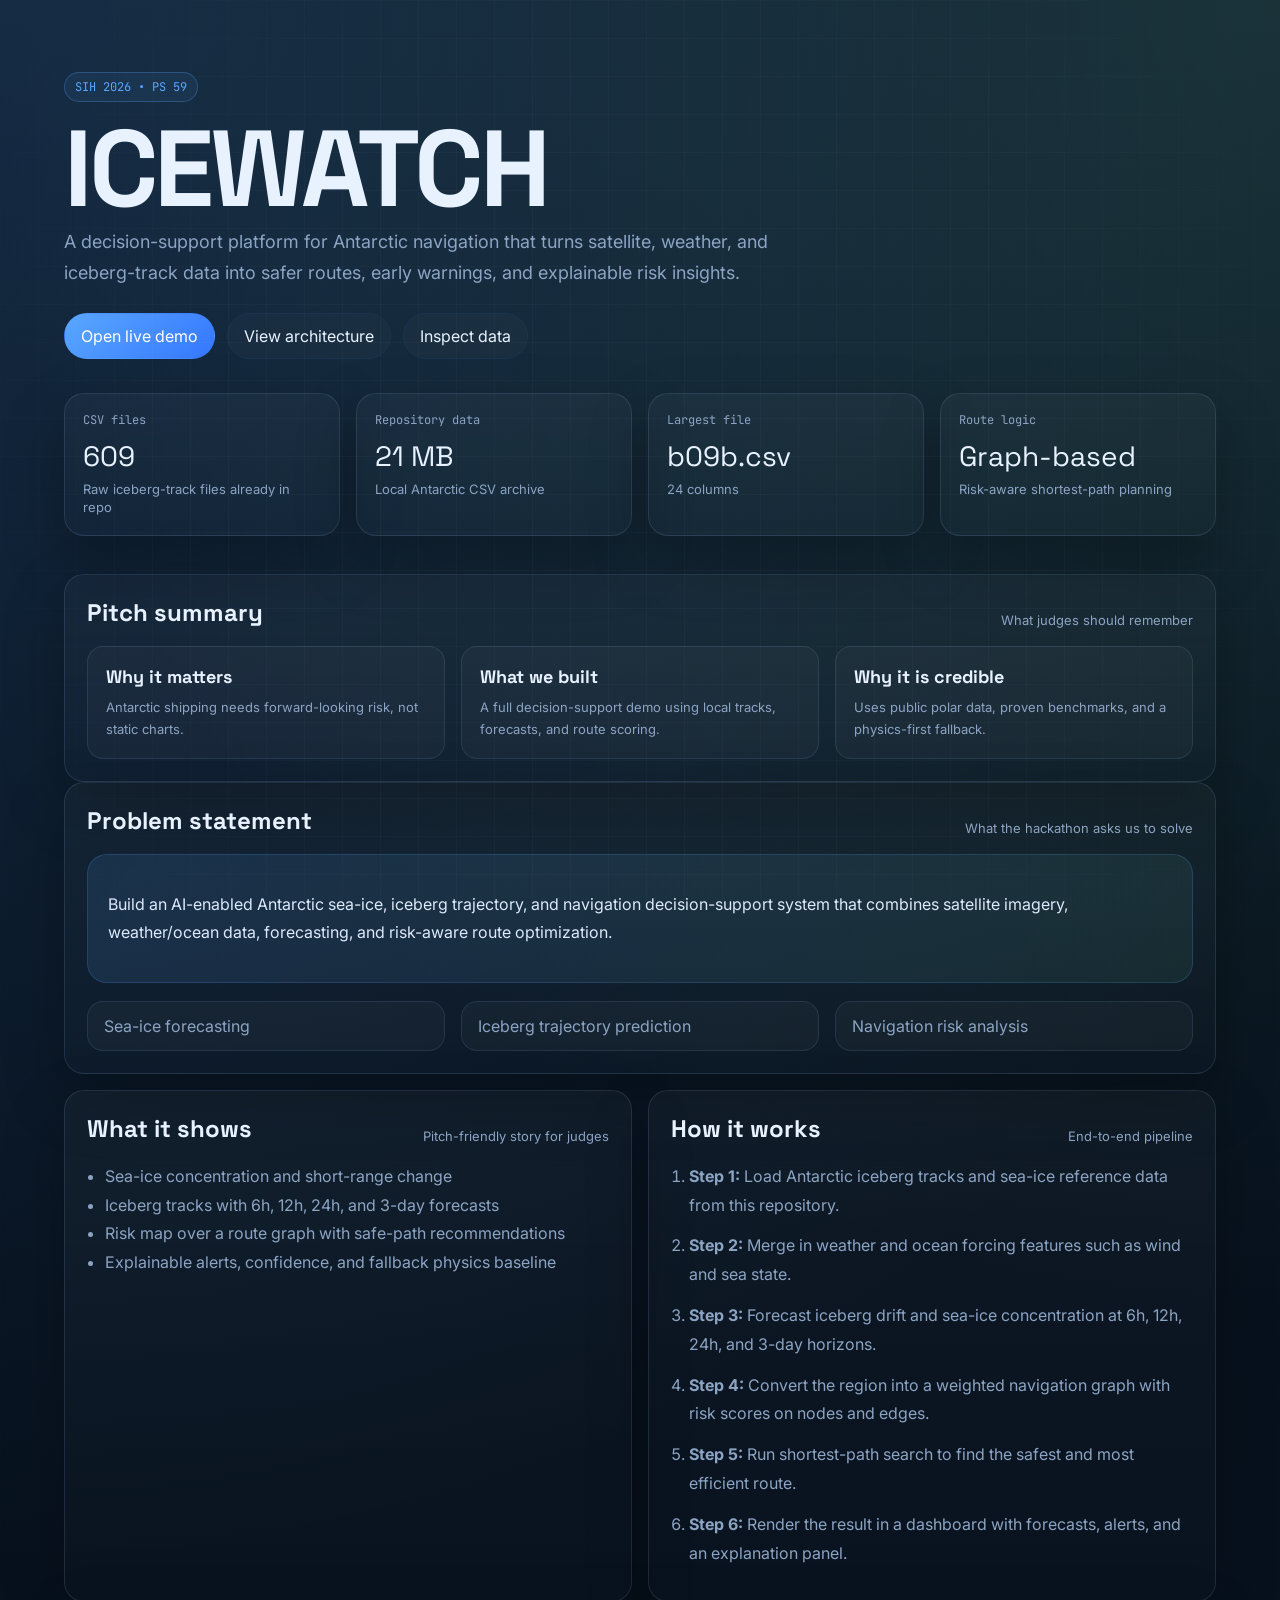
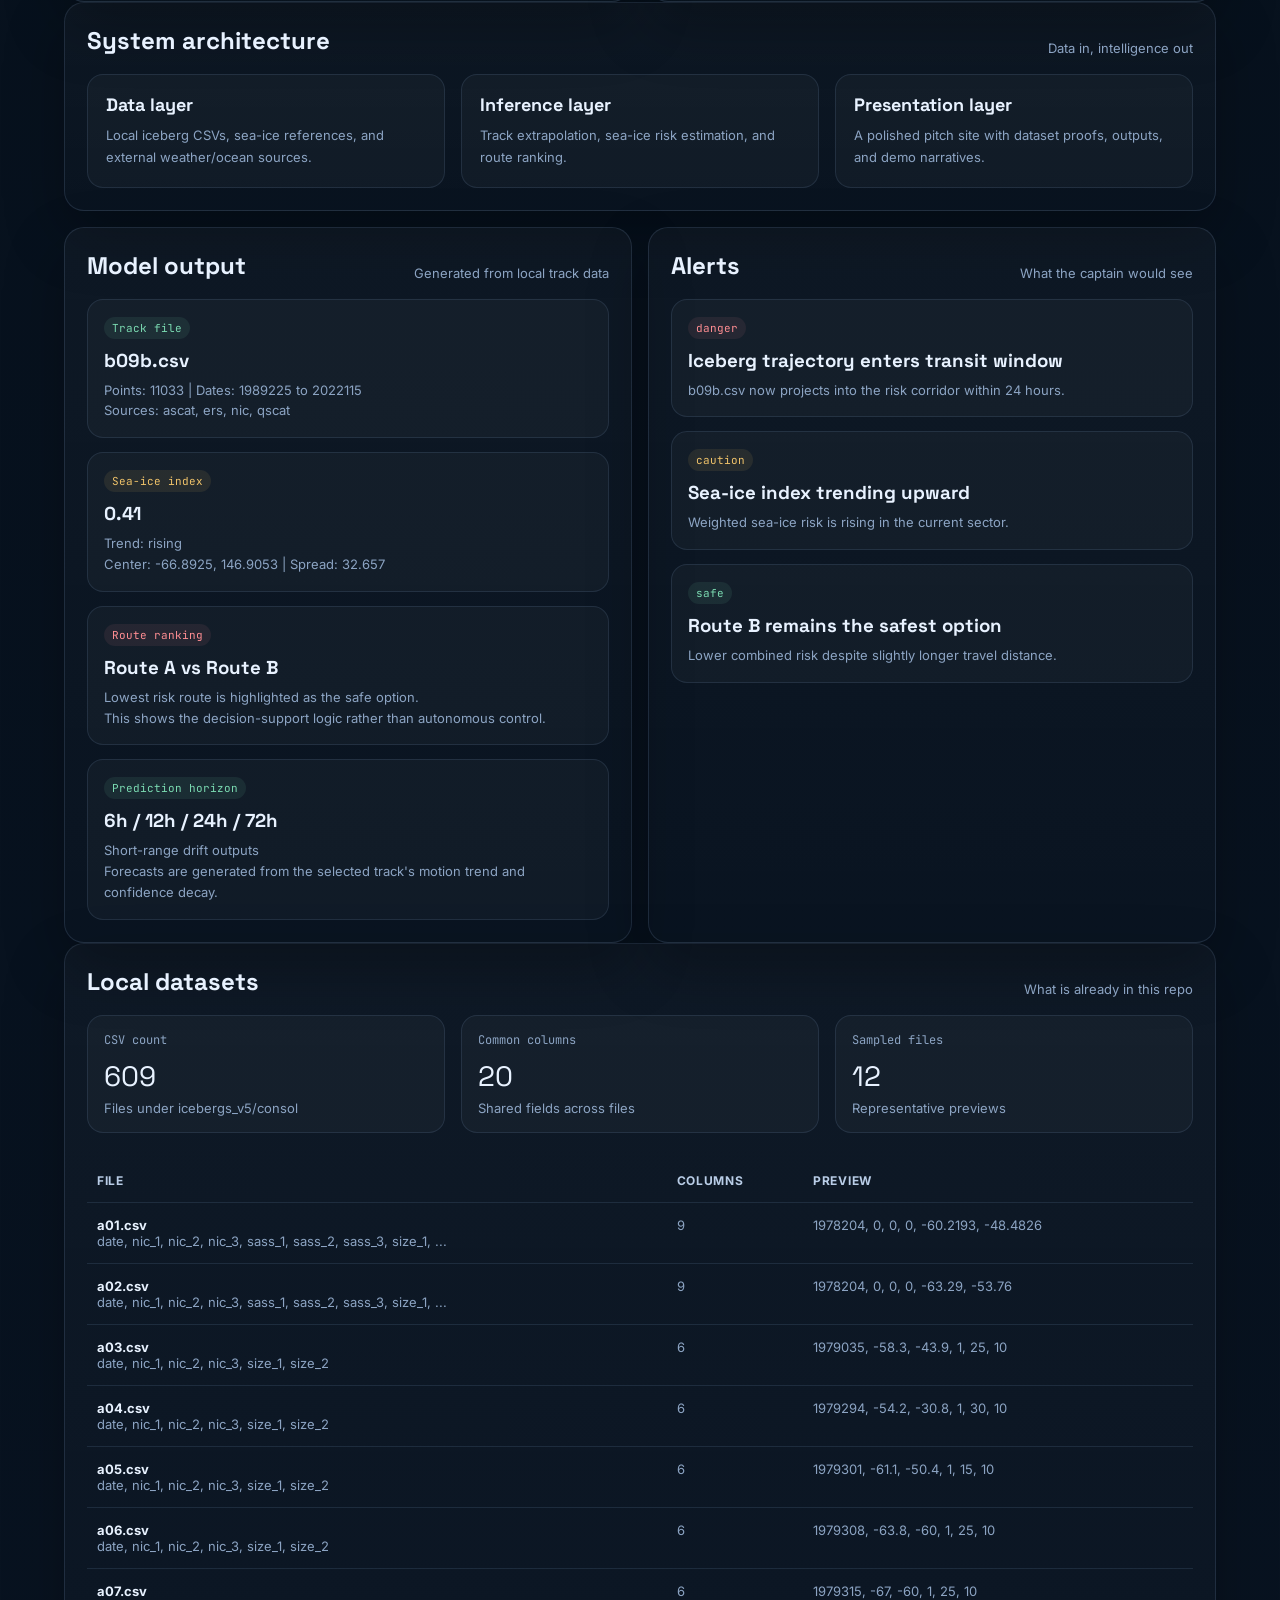
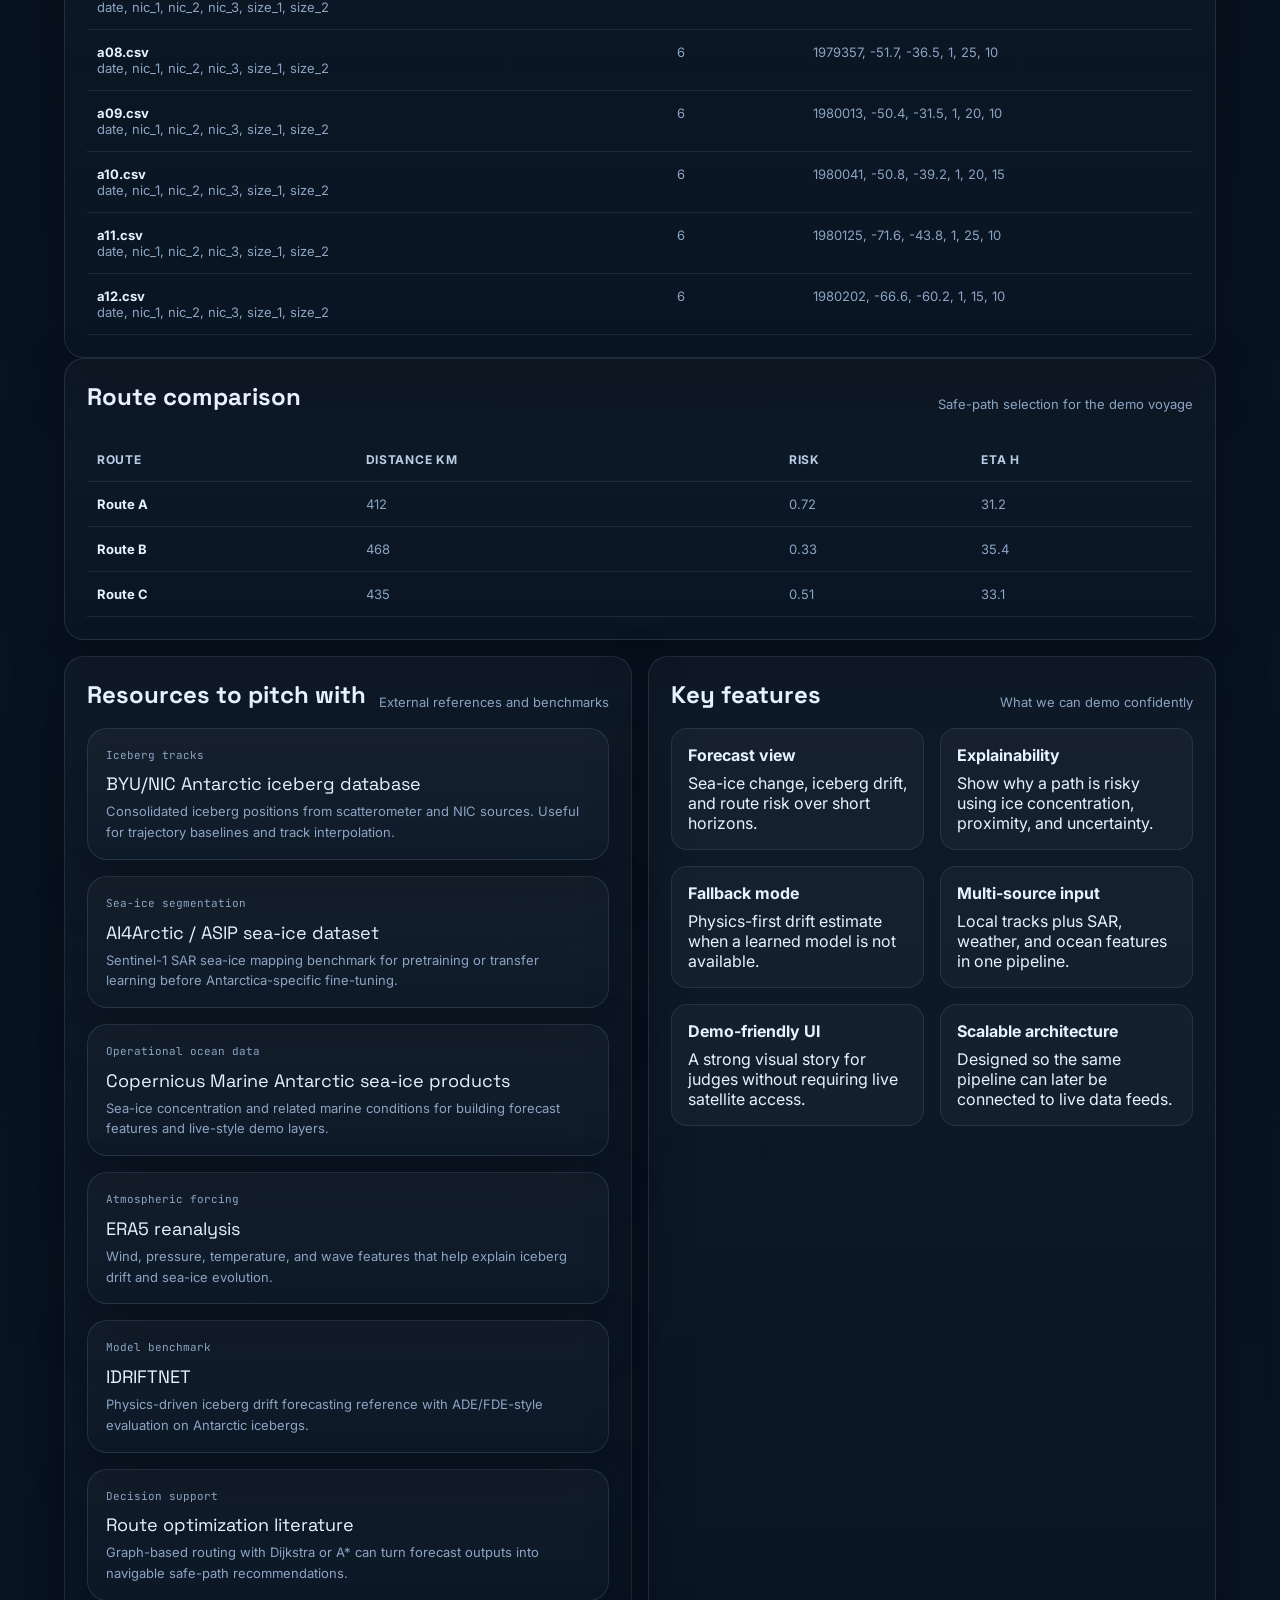
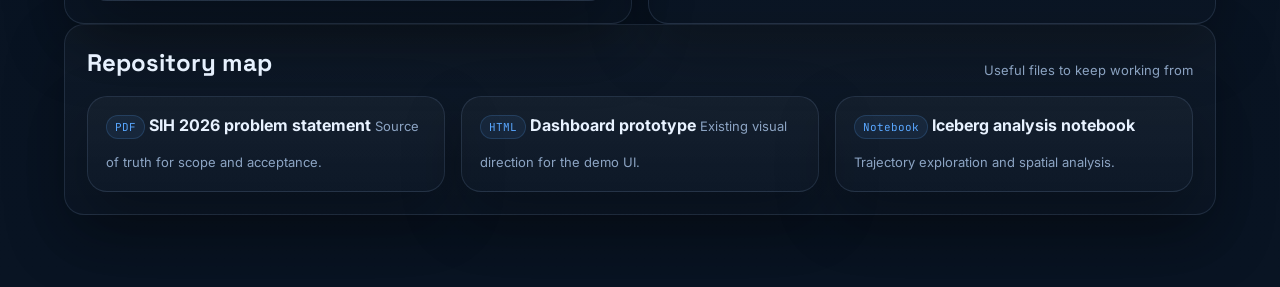
==== site/index.html @ ae85da8e "Polish demo site and add Vercel setup" ====
<!DOCTYPE html>
<html lang="en">
<head>
  <meta charset="UTF-8" />
  <meta name="viewport" content="width=device-width, initial-scale=1.0" />
  <title>ICEWATCH Demo Site</title>
  <link rel="preconnect" href="https://fonts.googleapis.com">
  <link rel="preconnect" href="https://fonts.gstatic.com" crossorigin>
  <link href="https://fonts.googleapis.com/css2?family=Space+Grotesk:wght@500;600;700&family=Inter:wght@400;500;600&family=JetBrains+Mono:wght@400;500&display=swap" rel="stylesheet">
  <link rel="stylesheet" href="./styles.css" />
</head>
<body>
  <div class="backdrop"></div>
  <header class="hero">
    <div class="eyebrow">SIH 2026 • PS 59</div>
    <h1>ICEWATCH</h1>
    <p class="hero-copy">
      A decision-support platform for Antarctic navigation that turns satellite, weather, and iceberg-track data into safer routes, early warnings, and explainable risk insights.
    </p>
    <div class="hero-actions">
      <a href="#demoSection" class="btn primary">Open live demo</a>
      <a href="#architecture" class="btn">View architecture</a>
      <a href="#datasets" class="btn">Inspect data</a>
    </div>
    <div class="hero-stats" id="heroStats"></div>
  </header>

  <main class="shell">
    <section class="panel" id="pitch">
      <div class="panel-head">
        <h2>Pitch summary</h2>
        <p>What judges should remember</p>
      </div>
      <div class="pitch-grid" id="pitchGrid"></div>
    </section>

    <section class="panel" id="problem">
      <div class="panel-head">
        <h2>Problem statement</h2>
        <p>What the hackathon asks us to solve</p>
      </div>
      <div class="callout">
        <p>
          Build an AI-enabled Antarctic sea-ice, iceberg trajectory, and navigation decision-support system that combines satellite imagery, weather/ocean data, forecasting, and risk-aware route optimization.
        </p>
      </div>
      <div class="pill-row" id="problemPills"></div>
    </section>

    <section class="grid-2">
      <article class="panel">
        <div class="panel-head">
          <h2>What it shows</h2>
          <p>Pitch-friendly story for judges</p>
        </div>
        <ul class="feature-list">
          <li>Sea-ice concentration and short-range change</li>
          <li>Iceberg tracks with 6h, 12h, 24h, and 3-day forecasts</li>
          <li>Risk map over a route graph with safe-path recommendations</li>
          <li>Explainable alerts, confidence, and fallback physics baseline</li>
        </ul>
      </article>
      <article class="panel">
        <div class="panel-head">
          <h2>How it works</h2>
          <p>End-to-end pipeline</p>
        </div>
        <ol class="workflow" id="workflow"></ol>
      </article>
    </section>

    <section class="panel" id="architecture">
      <div class="panel-head">
        <h2>System architecture</h2>
        <p>Data in, intelligence out</p>
      </div>
      <div class="arch-grid" id="archGrid"></div>
    </section>

    <section class="grid-2" id="demoSection">
      <article class="panel">
        <div class="panel-head">
          <h2>Model output</h2>
          <p>Generated from local track data</p>
        </div>
        <div class="demo-block" id="demoSummary"></div>
      </article>
      <article class="panel">
        <div class="panel-head">
          <h2>Alerts</h2>
          <p>What the captain would see</p>
        </div>
        <div class="demo-block" id="demoAlerts"></div>
      </article>
    </section>

    <section class="panel" id="datasets">
      <div class="panel-head">
        <h2>Local datasets</h2>
        <p>What is already in this repo</p>
      </div>
      <div class="metric-row" id="datasetMetrics"></div>
      <div class="table-wrap">
        <table>
          <thead>
            <tr>
              <th>File</th>
              <th>Columns</th>
              <th>Preview</th>
            </tr>
          </thead>
          <tbody id="datasetTable"></tbody>
        </table>
      </div>
    </section>

    <section class="panel" id="routes">
      <div class="panel-head">
        <h2>Route comparison</h2>
        <p>Safe-path selection for the demo voyage</p>
      </div>
      <div class="table-wrap">
        <table>
          <thead>
            <tr>
              <th>Route</th>
              <th>Distance km</th>
              <th>Risk</th>
              <th>ETA h</th>
            </tr>
          </thead>
          <tbody id="routeTable"></tbody>
        </table>
      </div>
    </section>

    <section class="grid-2">
      <article class="panel">
        <div class="panel-head">
          <h2>Resources to pitch with</h2>
          <p>External references and benchmarks</p>
        </div>
        <div class="resource-list" id="resources"></div>
      </article>
      <article class="panel">
        <div class="panel-head">
          <h2>Key features</h2>
          <p>What we can demo confidently</p>
        </div>
        <div class="feature-grid" id="featureGrid"></div>
      </article>
    </section>

    <section class="panel" id="fileMap">
      <div class="panel-head">
        <h2>Repository map</h2>
        <p>Useful files to keep working from</p>
      </div>
      <div class="file-grid">
        <a class="file-card" href="../PS.pdf">
          <span class="file-kind">PDF</span>
          <strong>SIH 2026 problem statement</strong>
          <small>Source of truth for scope and acceptance.</small>
        </a>
        <a class="file-card" href="../antarctic-nav-dashboard-redesigned.html">
          <span class="file-kind">HTML</span>
          <strong>Dashboard prototype</strong>
          <small>Existing visual direction for the demo UI.</small>
        </a>
        <a class="file-card" href="../iceberg.ipynb">
          <span class="file-kind">Notebook</span>
          <strong>Iceberg analysis notebook</strong>
          <small>Trajectory exploration and spatial analysis.</small>
        </a>
      </div>
    </section>
  </main>

  <script src="./app.js"></script>
</body>
</html>
---- site/styles.css ----
:root{
  --bg:#07111d;
  --panel:#0c1b2c;
  --panel-2:#10263d;
  --line:#1b3550;
  --text:#e8f2ff;
  --muted:#8ca4c3;
  --accent:#59a7ff;
  --accent-2:#7bdbb2;
  --warn:#f0c36a;
  --shadow:0 24px 60px rgba(0,0,0,.28);
  --radius:20px;
  --radius-sm:12px;
  --font-display:'Space Grotesk', sans-serif;
  --font-body:'Inter', sans-serif;
  --font-mono:'JetBrains Mono', monospace;
}

*{box-sizing:border-box}
html{scroll-behavior:smooth}
body{
  margin:0;
  font-family:var(--font-body);
  color:var(--text);
  background:
    radial-gradient(circle at top left, rgba(89,167,255,.18), transparent 30%),
    radial-gradient(circle at top right, rgba(123,219,178,.15), transparent 25%),
    linear-gradient(180deg, #06101b 0%, #091423 100%);
}
a{color:inherit; text-decoration:none}

.backdrop{
  position:fixed; inset:0;
  background-image: linear-gradient(rgba(255,255,255,.025) 1px, transparent 1px), linear-gradient(90deg, rgba(255,255,255,.025) 1px, transparent 1px);
  background-size: 38px 38px;
  pointer-events:none;
  mask-image: radial-gradient(circle at center, black 55%, transparent 100%);
}

.hero{
  max-width:1200px; margin:0 auto; padding:72px 24px 28px;
}
.eyebrow{
  display:inline-block; padding:6px 10px; border:1px solid rgba(89,167,255,.28);
  background:rgba(89,167,255,.08); border-radius:999px; color:var(--accent);
  font-family:var(--font-mono); font-size:12px;
}
.hero h1{
  margin:18px 0 8px; font-family:var(--font-display); font-size:clamp(56px, 9vw, 108px); line-height:.92;
  letter-spacing:-.04em;
}
.hero-copy{
  max-width:760px; font-size:18px; line-height:1.7; color:var(--muted); margin:0 0 24px;
}
.hero-actions{display:flex; gap:12px; flex-wrap:wrap}
.btn{
  display:inline-flex; align-items:center; justify-content:center; min-height:46px;
  padding:0 16px; border-radius:999px; border:1px solid var(--line);
  background:rgba(255,255,255,.02);
}
.btn.primary{background:linear-gradient(135deg, var(--accent), #3577ff); border-color:transparent; color:white}

.hero-stats,.metric-row,.pill-row,.feature-grid,.resource-list,.file-grid,.grid-2{
  display:grid; gap:16px;
}
.hero-stats{grid-template-columns:repeat(4,minmax(0,1fr)); margin-top:34px}
.stat,.panel,.file-card,.resource{
  background:linear-gradient(180deg, rgba(255,255,255,.03), rgba(255,255,255,.01));
  border:1px solid rgba(138,168,209,.16);
  border-radius:var(--radius);
  box-shadow:var(--shadow);
}
.stat{padding:18px}
.stat .label{font-size:12px; color:var(--muted); font-family:var(--font-mono)}
.stat .value{font-family:var(--font-display); font-size:28px; margin-top:10px}
.stat .hint{font-size:13px; color:var(--muted); margin-top:6px; line-height:1.45}

.shell{max-width:1200px; margin:0 auto; padding:10px 24px 72px}
.panel{padding:22px}
.panel-head{display:flex; align-items:end; justify-content:space-between; gap:12px; margin-bottom:18px}
.panel-head h2{margin:0; font-family:var(--font-display); font-size:24px}
.panel-head p{margin:0; color:var(--muted); font-size:13px}

.callout{
  border-radius:var(--radius); padding:20px; background:linear-gradient(135deg, rgba(89,167,255,.12), rgba(123,219,178,.08));
  border:1px solid rgba(89,167,255,.18); line-height:1.7; color:#dce9fb
}
.pitch-grid,.arch-grid{display:grid; grid-template-columns:repeat(3,minmax(0,1fr)); gap:16px}
.pitch-card,.arch-card{
  padding:18px; border-radius:16px; background:rgba(255,255,255,.03); border:1px solid rgba(138,168,209,.14)
}
.pitch-card strong,.arch-card strong{display:block; font-family:var(--font-display); font-size:18px; margin-bottom:8px}
.pitch-card p,.arch-card p{margin:0; color:var(--muted); line-height:1.7; font-size:13px}
.pill-row{grid-template-columns:repeat(3,minmax(0,1fr)); margin-top:18px}
.pill{
  padding:14px 16px; border-radius:16px; background:rgba(255,255,255,.03); border:1px solid rgba(138,168,209,.14);
  color:var(--muted)
}

.grid-2{grid-template-columns:1fr 1fr; margin-top:16px}
.feature-list,.workflow{margin:0; padding-left:18px; color:var(--muted); line-height:1.8}
.workflow li{margin-bottom:12px}
.metric-row{grid-template-columns:repeat(3,minmax(0,1fr)); margin-bottom:18px}
.metric{
  padding:16px; border-radius:16px; background:rgba(255,255,255,.03); border:1px solid rgba(138,168,209,.14)
}
.metric .label{font-size:12px; color:var(--muted); font-family:var(--font-mono)}
.metric .value{font-family:var(--font-display); font-size:28px; margin-top:10px}
.metric .sub{font-size:13px; color:var(--muted); margin-top:6px}

table{width:100%; border-collapse:collapse; margin-top:8px}
th,td{padding:14px 10px; border-bottom:1px solid rgba(138,168,209,.14); vertical-align:top}
th{text-align:left; color:#b9cde7; font-size:12px; text-transform:uppercase; letter-spacing:.06em}
td{color:var(--muted); font-size:13px}
td strong{color:var(--text)}
.table-wrap{overflow:auto}

.resource,.file-card{
  display:block; padding:18px; transition:transform .15s ease, border-color .15s ease, background .15s ease;
}
.resource:hover,.file-card:hover{transform:translateY(-2px); border-color:rgba(89,167,255,.35); background:rgba(255,255,255,.05)}
.resource{padding:18px 18px 16px}
.resource .title{font-family:var(--font-display); font-size:18px; margin-bottom:6px}
.resource .meta,.resource .desc,.file-card small{color:var(--muted); font-size:13px; line-height:1.6}
.resource .meta{font-family:var(--font-mono); font-size:11px; margin-bottom:8px}

.feature-grid{grid-template-columns:1fr 1fr}
.feature{
  padding:16px; border-radius:16px; background:rgba(255,255,255,.03); border:1px solid rgba(138,168,209,.14)
}
.feature strong{display:block; margin-bottom:8px}
.file-grid{grid-template-columns:repeat(3,minmax(0,1fr))}
.file-kind{
  display:inline-block; margin-bottom:12px; padding:4px 8px; border-radius:999px; font-size:11px;
  color:var(--accent); border:1px solid rgba(89,167,255,.18); background:rgba(89,167,255,.08);
  font-family:var(--font-mono);
}

.demo-block{display:grid; gap:14px}
.demo-card{
  padding:16px; border:1px solid rgba(138,168,209,.14); border-radius:16px;
  background:rgba(255,255,255,.03)
}
.demo-card h3{margin:0 0 8px; font-family:var(--font-display)}
.demo-card .meta,.demo-card .desc{color:var(--muted); font-size:13px; line-height:1.6}
.badge{
  display:inline-block; padding:4px 8px; border-radius:999px; font-size:11px; font-family:var(--font-mono); margin-bottom:10px
}
.badge.safe{color:var(--accent-2); background:rgba(123,219,178,.09)}
.badge.caution{color:var(--warn); background:rgba(240,195,106,.09)}
.badge.danger{color:#ff8e93; background:rgba(255,142,147,.08)}

@media (max-width: 920px){
  .hero-stats,.pill-row,.metric-row,.grid-2,.feature-grid,.file-grid,.pitch-grid,.arch-grid{grid-template-columns:1fr 1fr}
}
@media (max-width: 680px){
  .hero,.shell{padding-left:16px; padding-right:16px}
  .hero-stats,.pill-row,.metric-row,.grid-2,.feature-grid,.file-grid,.pitch-grid,.arch-grid{grid-template-columns:1fr}
  .panel-head{align-items:flex-start; flex-direction:column}
}
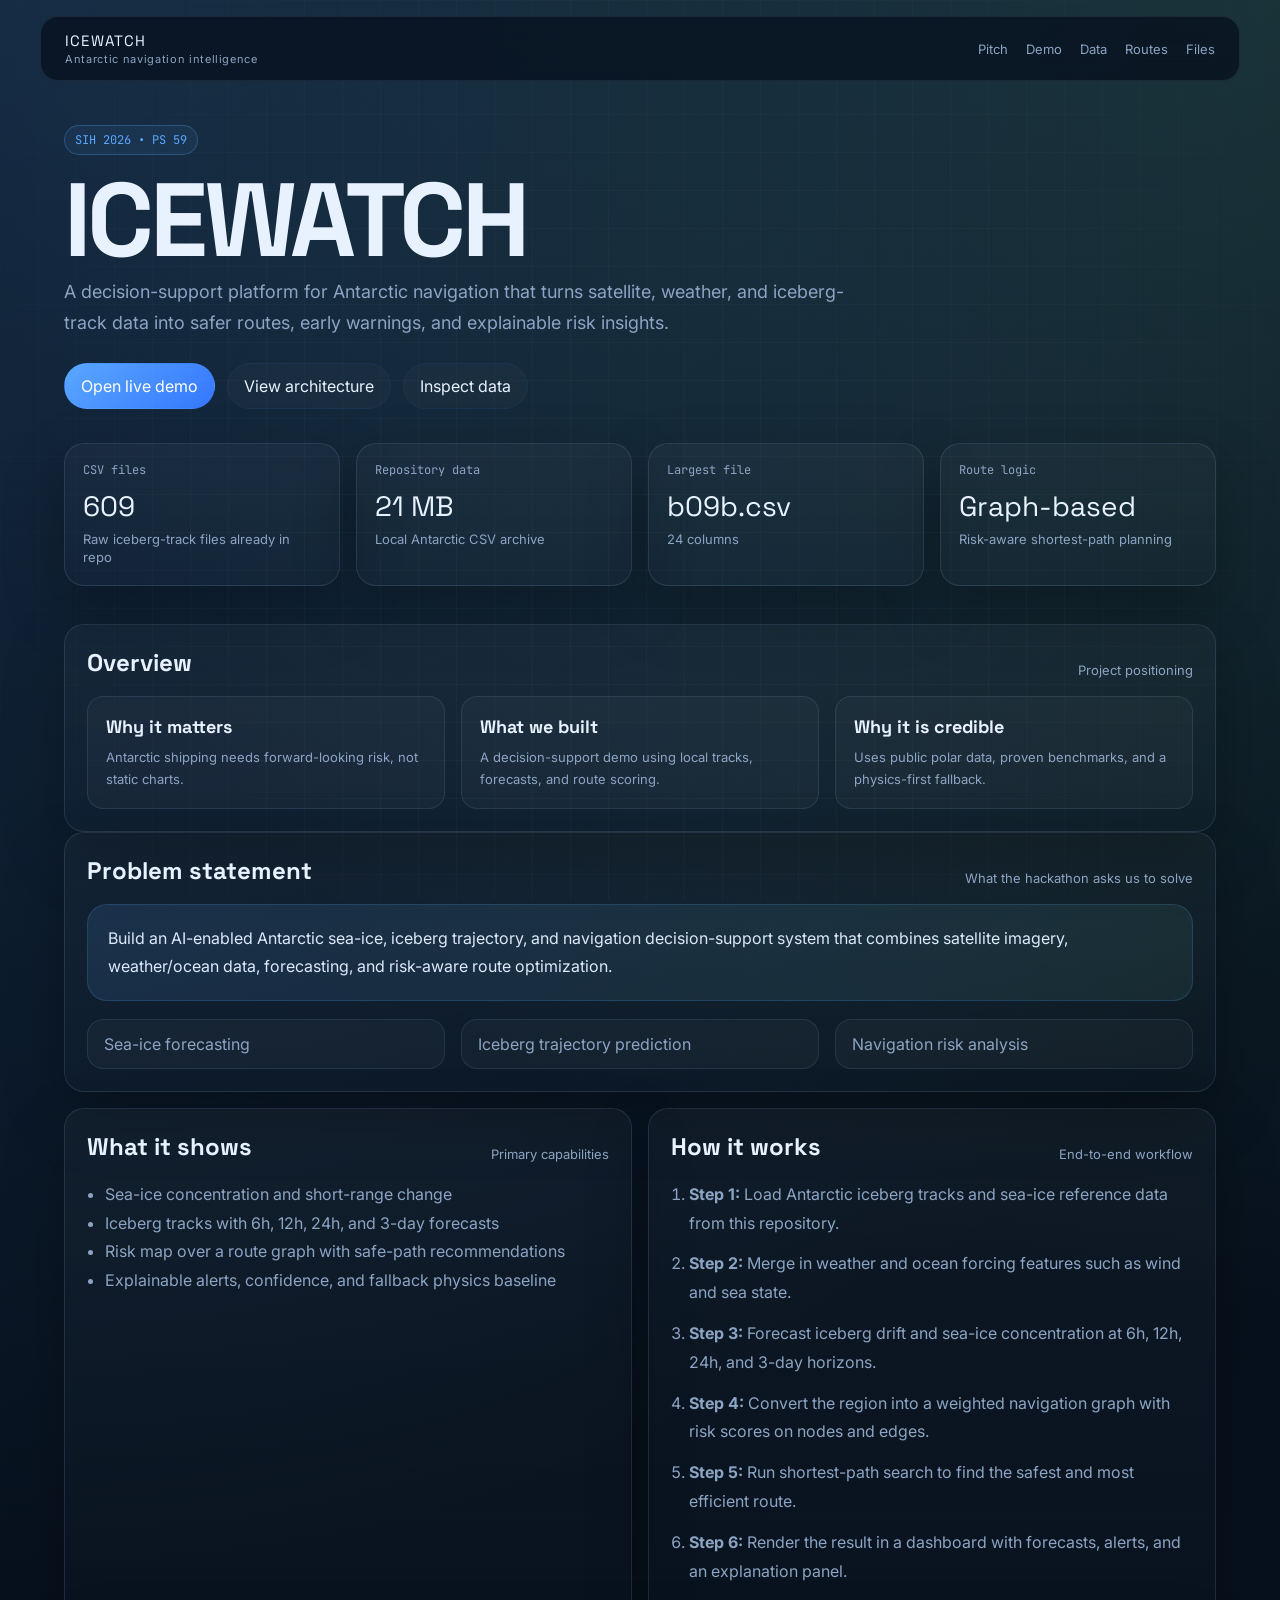
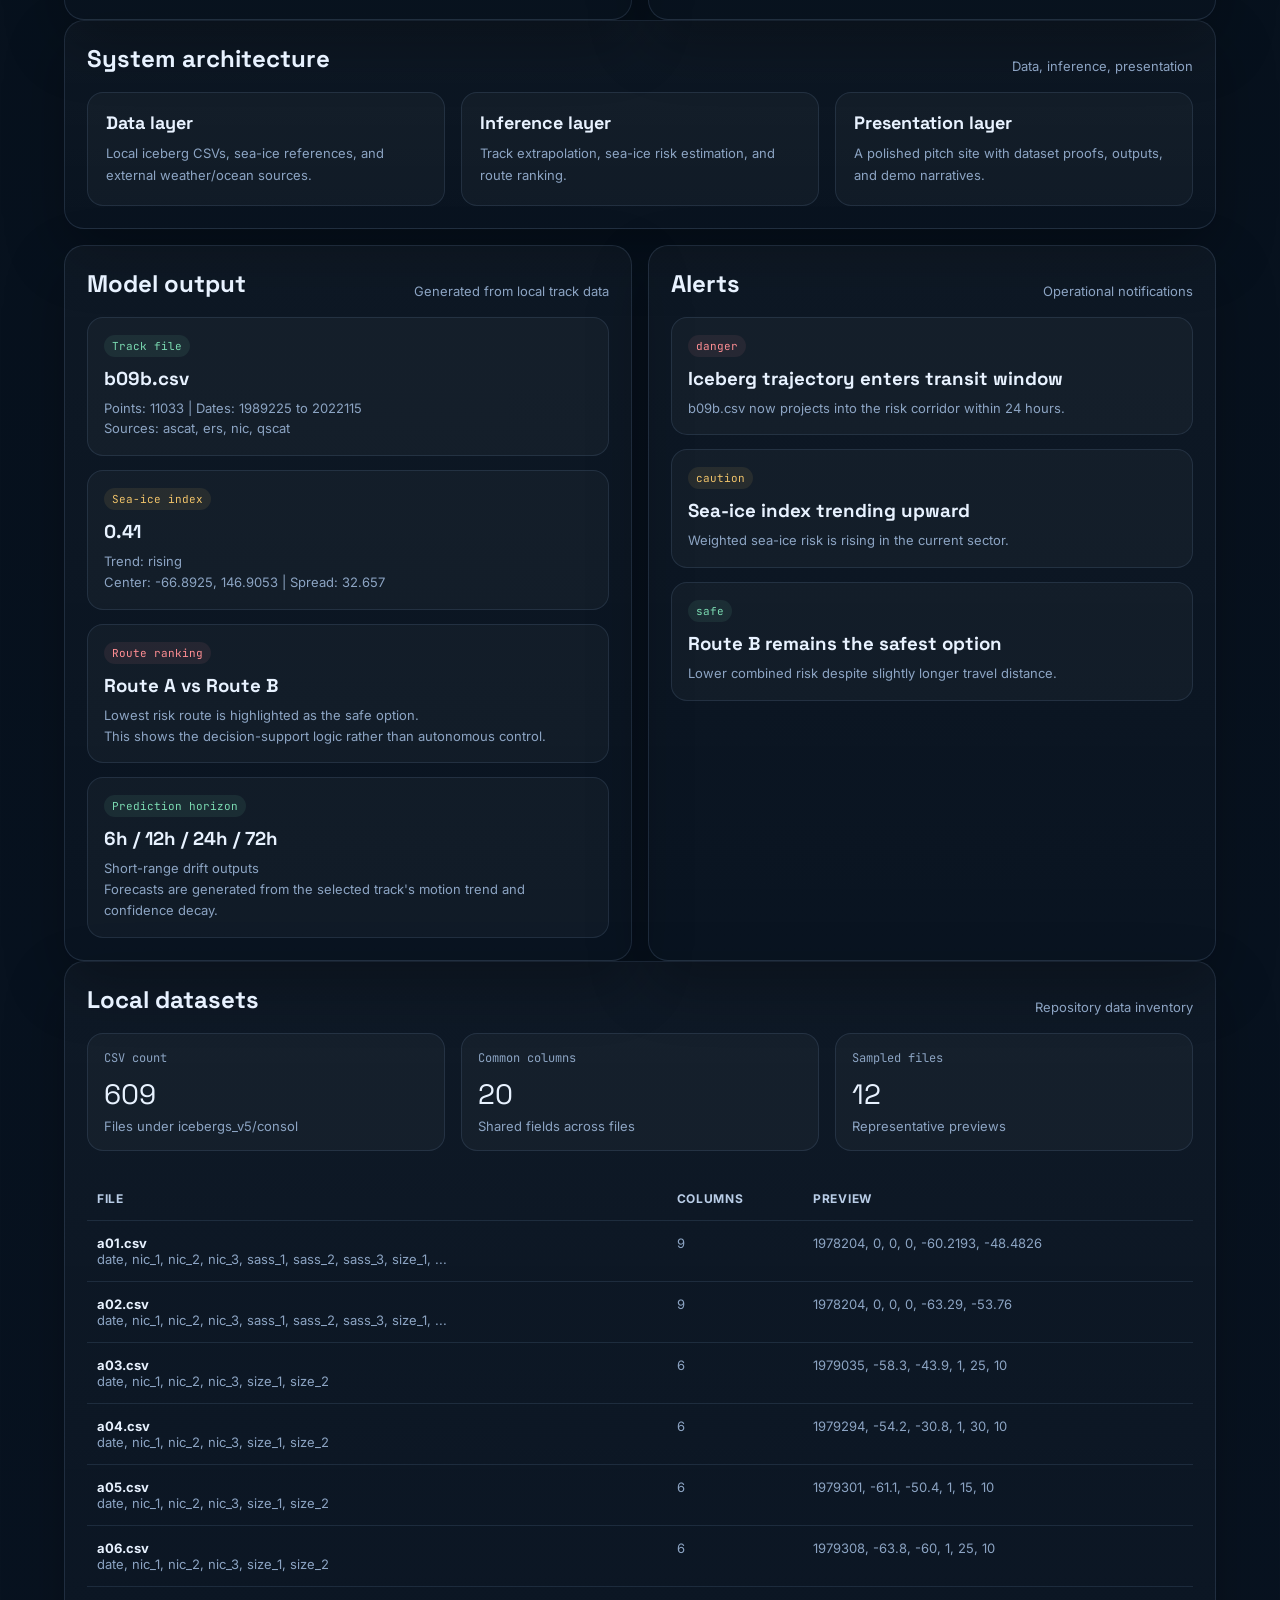
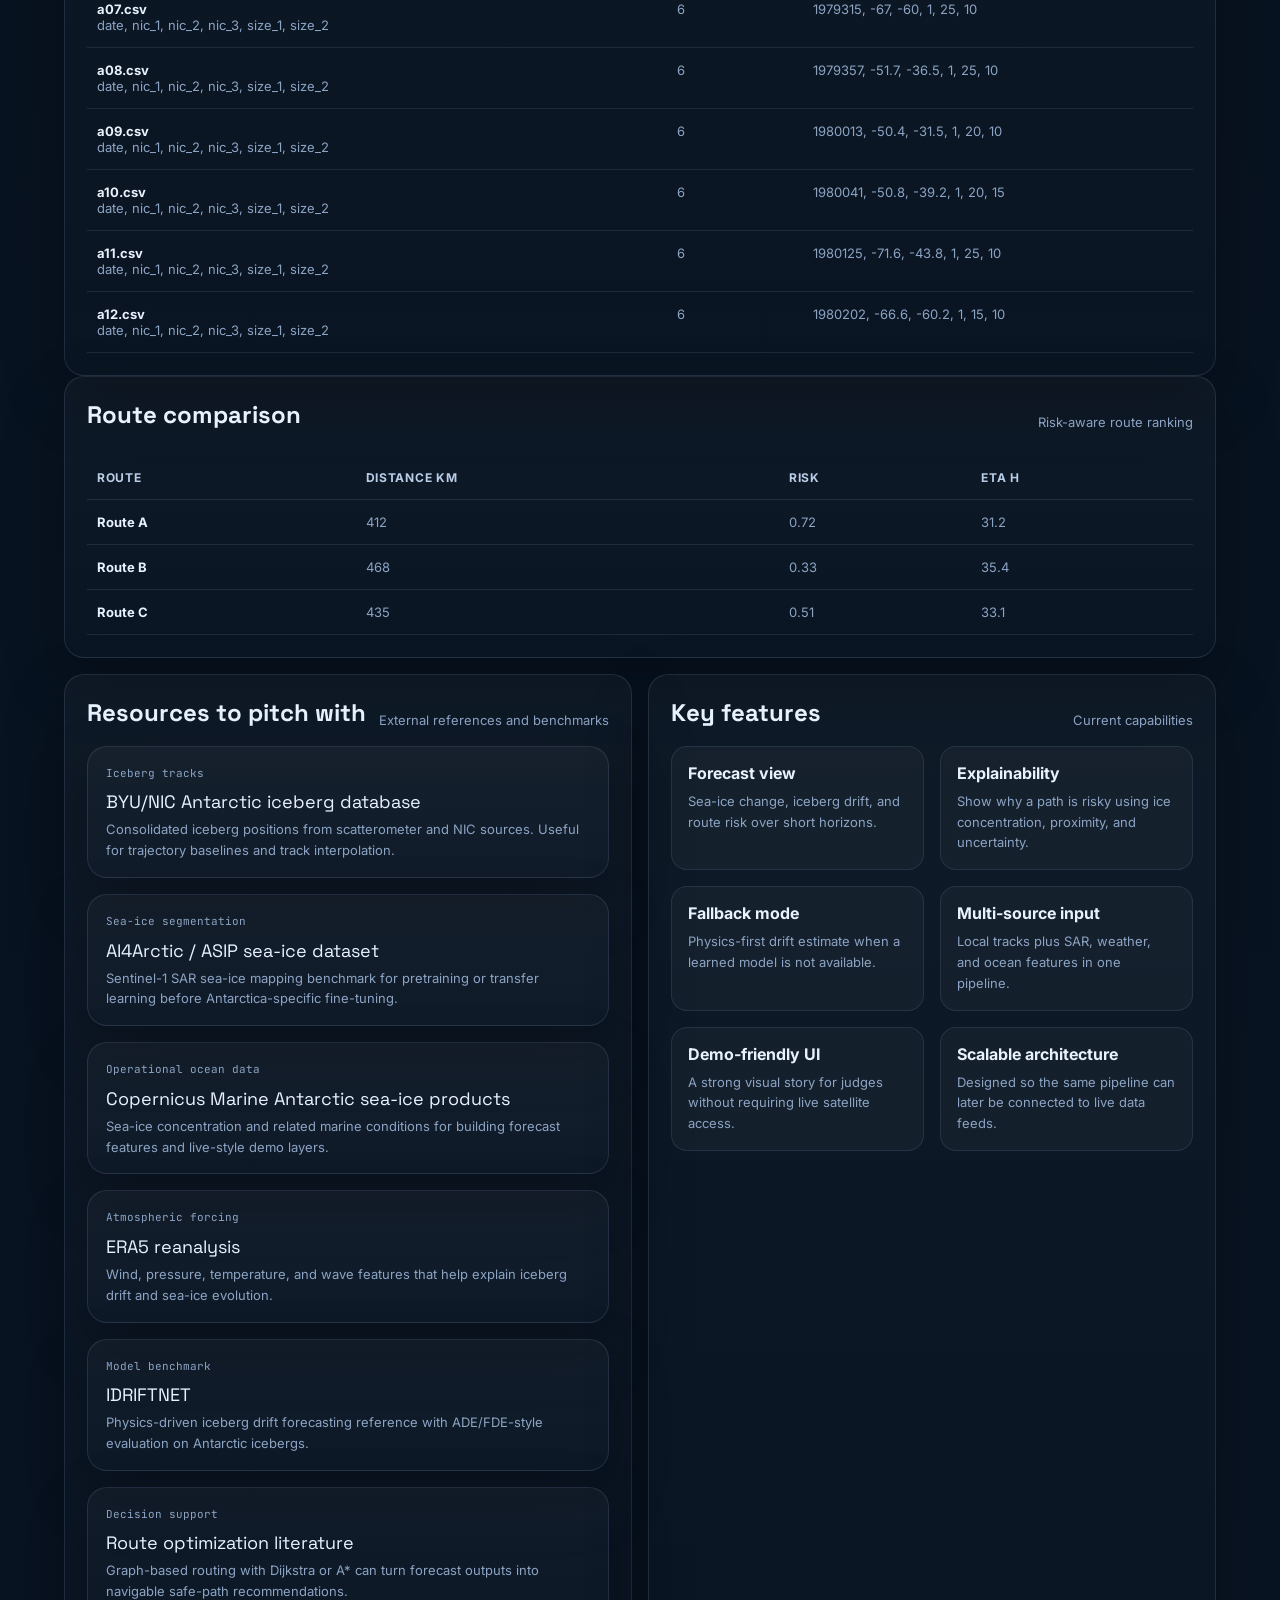
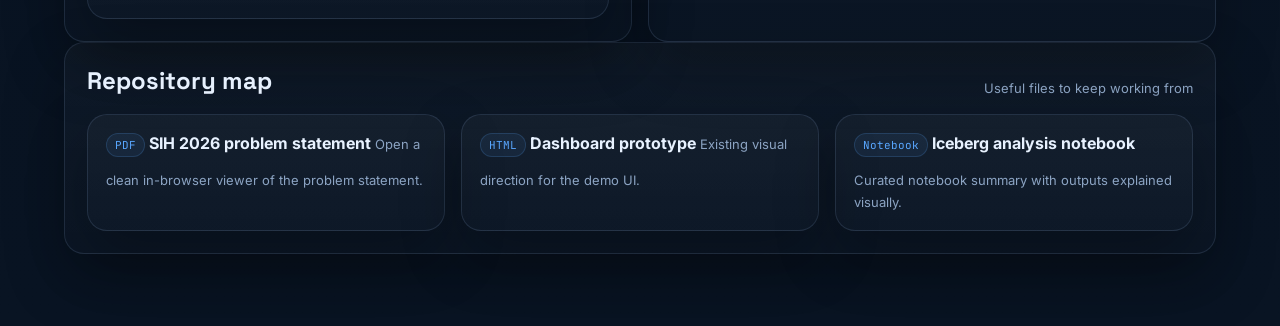
==== commit 42c6bc5e: "Polish docs and site copy" ====
--- a/site/index.html
+++ b/site/index.html
@@ -11,6 +11,19 @@
 </head>
 <body>
   <div class="backdrop"></div>
+  <nav class="topnav">
+    <div class="topnav-brand">
+      <span>ICEWATCH</span>
+      <small>Antarctic navigation intelligence</small>
+    </div>
+    <div class="topnav-links">
+      <a href="#pitch">Pitch</a>
+      <a href="#demoSection">Demo</a>
+      <a href="#datasets">Data</a>
+      <a href="#routes">Routes</a>
+      <a href="#fileMap">Files</a>
+    </div>
+  </nav>
   <header class="hero">
     <div class="eyebrow">SIH 2026 • PS 59</div>
     <h1>ICEWATCH</h1>
@@ -28,8 +41,8 @@
   <main class="shell">
     <section class="panel" id="pitch">
       <div class="panel-head">
-        <h2>Pitch summary</h2>
-        <p>What judges should remember</p>
+        <h2>Overview</h2>
+        <p>Project positioning</p>
       </div>
       <div class="pitch-grid" id="pitchGrid"></div>
     </section>
@@ -51,7 +64,7 @@
       <article class="panel">
         <div class="panel-head">
           <h2>What it shows</h2>
-          <p>Pitch-friendly story for judges</p>
+          <p>Primary capabilities</p>
         </div>
         <ul class="feature-list">
           <li>Sea-ice concentration and short-range change</li>
@@ -63,7 +76,7 @@
       <article class="panel">
         <div class="panel-head">
           <h2>How it works</h2>
-          <p>End-to-end pipeline</p>
+          <p>End-to-end workflow</p>
         </div>
         <ol class="workflow" id="workflow"></ol>
       </article>
@@ -72,7 +85,7 @@
     <section class="panel" id="architecture">
       <div class="panel-head">
         <h2>System architecture</h2>
-        <p>Data in, intelligence out</p>
+        <p>Data, inference, presentation</p>
       </div>
       <div class="arch-grid" id="archGrid"></div>
     </section>
@@ -88,7 +101,7 @@
       <article class="panel">
         <div class="panel-head">
           <h2>Alerts</h2>
-          <p>What the captain would see</p>
+          <p>Operational notifications</p>
         </div>
         <div class="demo-block" id="demoAlerts"></div>
       </article>
@@ -97,7 +110,7 @@
     <section class="panel" id="datasets">
       <div class="panel-head">
         <h2>Local datasets</h2>
-        <p>What is already in this repo</p>
+        <p>Repository data inventory</p>
       </div>
       <div class="metric-row" id="datasetMetrics"></div>
       <div class="table-wrap">
@@ -117,7 +130,7 @@
     <section class="panel" id="routes">
       <div class="panel-head">
         <h2>Route comparison</h2>
-        <p>Safe-path selection for the demo voyage</p>
+        <p>Risk-aware route ranking</p>
       </div>
       <div class="table-wrap">
         <table>
@@ -145,7 +158,7 @@
       <article class="panel">
         <div class="panel-head">
           <h2>Key features</h2>
-          <p>What we can demo confidently</p>
+          <p>Current capabilities</p>
         </div>
         <div class="feature-grid" id="featureGrid"></div>
       </article>
@@ -157,20 +170,20 @@
         <p>Useful files to keep working from</p>
       </div>
       <div class="file-grid">
-        <a class="file-card" href="../PS.pdf">
+        <a class="file-card" href="./pdf-viewer.html">
           <span class="file-kind">PDF</span>
           <strong>SIH 2026 problem statement</strong>
-          <small>Source of truth for scope and acceptance.</small>
+          <small>Open a clean in-browser viewer of the problem statement.</small>
         </a>
         <a class="file-card" href="../antarctic-nav-dashboard-redesigned.html">
           <span class="file-kind">HTML</span>
           <strong>Dashboard prototype</strong>
           <small>Existing visual direction for the demo UI.</small>
         </a>
-        <a class="file-card" href="../iceberg.ipynb">
+        <a class="file-card" href="./notebook.html">
           <span class="file-kind">Notebook</span>
           <strong>Iceberg analysis notebook</strong>
-          <small>Trajectory exploration and spatial analysis.</small>
+          <small>Curated notebook summary with outputs explained visually.</small>
         </a>
       </div>
     </section>
--- a/site/styles.css
+++ b/site/styles.css
@@ -29,6 +29,19 @@
 }
 a{color:inherit; text-decoration:none}
 
+.topnav{
+  position:sticky; top:0; z-index:20;
+  display:flex; justify-content:space-between; align-items:center; gap:16px;
+  max-width:1200px; margin:16px auto 0; padding:14px 24px;
+  background:rgba(7,17,29,.76); backdrop-filter: blur(14px);
+  border:1px solid rgba(138,168,209,.12); border-radius:18px;
+}
+.topnav-brand span{display:block; font-family:var(--font-display); font-size:15px; letter-spacing:.08em}
+.topnav-brand small{display:block; margin-top:2px; color:var(--muted); font-size:11px; letter-spacing:.06em}
+.topnav-links{display:flex; gap:18px; flex-wrap:wrap}
+.topnav-links a{color:var(--muted); font-size:13px}
+.topnav-links a:hover{color:var(--text)}
+
 .backdrop{
   position:fixed; inset:0;
   background-image: linear-gradient(rgba(255,255,255,.025) 1px, transparent 1px), linear-gradient(90deg, rgba(255,255,255,.025) 1px, transparent 1px);
@@ -38,7 +51,7 @@
 }
 
 .hero{
-  max-width:1200px; margin:0 auto; padding:72px 24px 28px;
+  max-width:1200px; margin:0 auto; padding:44px 24px 28px;
 }
 .eyebrow{
   display:inline-block; padding:6px 10px; border:1px solid rgba(89,167,255,.28);
@@ -46,11 +59,11 @@
   font-family:var(--font-mono); font-size:12px;
 }
 .hero h1{
-  margin:18px 0 8px; font-family:var(--font-display); font-size:clamp(56px, 9vw, 108px); line-height:.92;
+  margin:18px 0 8px; font-family:var(--font-display); font-size:clamp(56px, 9vw, 104px); line-height:.92;
   letter-spacing:-.04em;
 }
 .hero-copy{
-  max-width:760px; font-size:18px; line-height:1.7; color:var(--muted); margin:0 0 24px;
+  max-width:820px; font-size:18px; line-height:1.72; color:var(--muted); margin:0 0 24px;
 }
 .hero-actions{display:flex; gap:12px; flex-wrap:wrap}
 .btn{
@@ -85,6 +98,7 @@
   border-radius:var(--radius); padding:20px; background:linear-gradient(135deg, rgba(89,167,255,.12), rgba(123,219,178,.08));
   border:1px solid rgba(89,167,255,.18); line-height:1.7; color:#dce9fb
 }
+.callout p{margin:0}
 .pitch-grid,.arch-grid{display:grid; grid-template-columns:repeat(3,minmax(0,1fr)); gap:16px}
 .pitch-card,.arch-card{
   padding:18px; border-radius:16px; background:rgba(255,255,255,.03); border:1px solid rgba(138,168,209,.14)
@@ -129,6 +143,7 @@
   padding:16px; border-radius:16px; background:rgba(255,255,255,.03); border:1px solid rgba(138,168,209,.14)
 }
 .feature strong{display:block; margin-bottom:8px}
+.feature div{color:var(--muted); line-height:1.6; font-size:13px}
 .file-grid{grid-template-columns:repeat(3,minmax(0,1fr))}
 .file-kind{
   display:inline-block; margin-bottom:12px; padding:4px 8px; border-radius:999px; font-size:11px;
@@ -150,11 +165,25 @@
 .badge.caution{color:var(--warn); background:rgba(240,195,106,.09)}
 .badge.danger{color:#ff8e93; background:rgba(255,142,147,.08)}
 
+.page{
+  max-width:960px; margin:0 auto; padding:48px 24px 72px;
+}
+.doc-card{
+  padding:22px; border-radius:18px; border:1px solid rgba(138,168,209,.14);
+  background:rgba(255,255,255,.03); box-shadow:var(--shadow); margin-top:16px;
+}
+.doc-card h2,.doc-card h3{font-family:var(--font-display)}
+.doc-card p,.doc-card li{color:var(--muted); line-height:1.7}
+.doc-toolbar{display:flex; gap:10px; flex-wrap:wrap; margin-top:18px}
+.embed-frame{width:100%; height:78vh; border:1px solid rgba(138,168,209,.18); border-radius:16px; background:#fff}
+
 @media (max-width: 920px){
   .hero-stats,.pill-row,.metric-row,.grid-2,.feature-grid,.file-grid,.pitch-grid,.arch-grid{grid-template-columns:1fr 1fr}
+  .topnav{margin-left:16px; margin-right:16px}
 }
 @media (max-width: 680px){
   .hero,.shell{padding-left:16px; padding-right:16px}
   .hero-stats,.pill-row,.metric-row,.grid-2,.feature-grid,.file-grid,.pitch-grid,.arch-grid{grid-template-columns:1fr}
   .panel-head{align-items:flex-start; flex-direction:column}
+  .topnav{flex-direction:column; align-items:flex-start}
 }
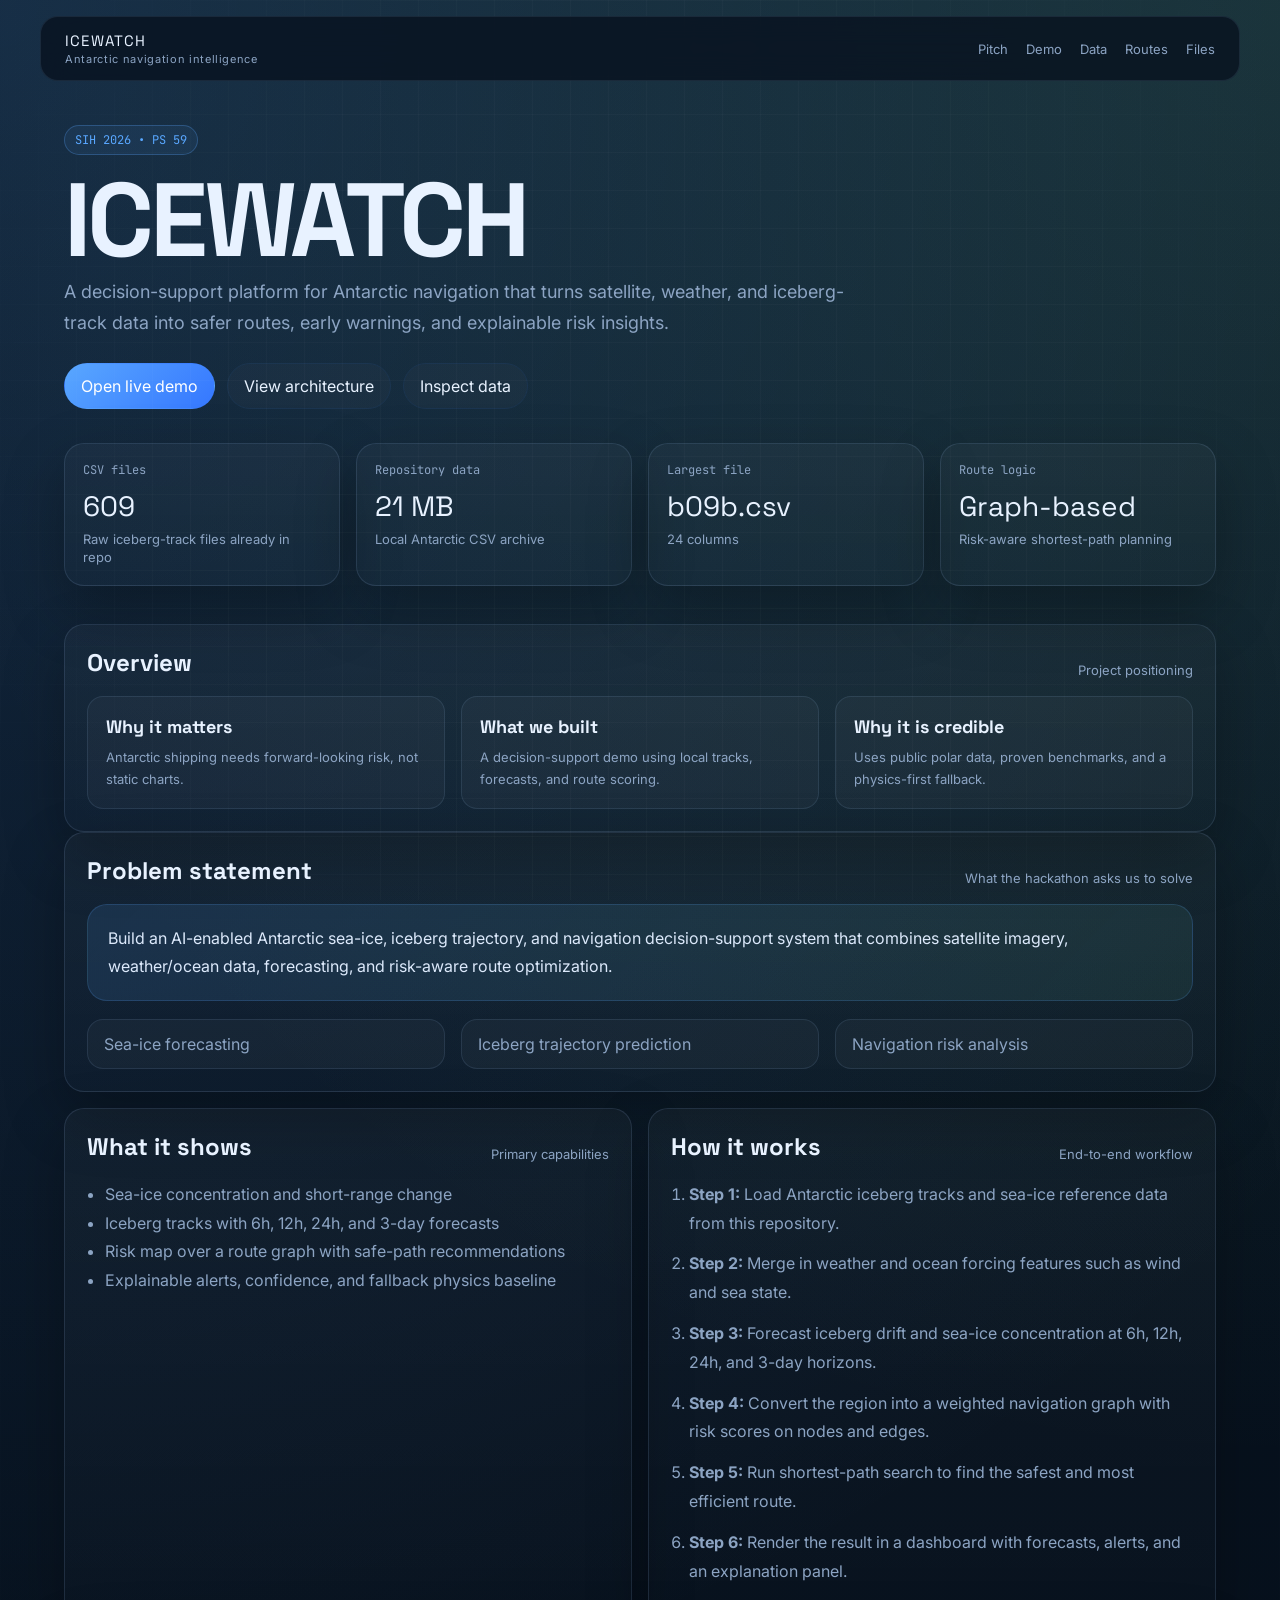
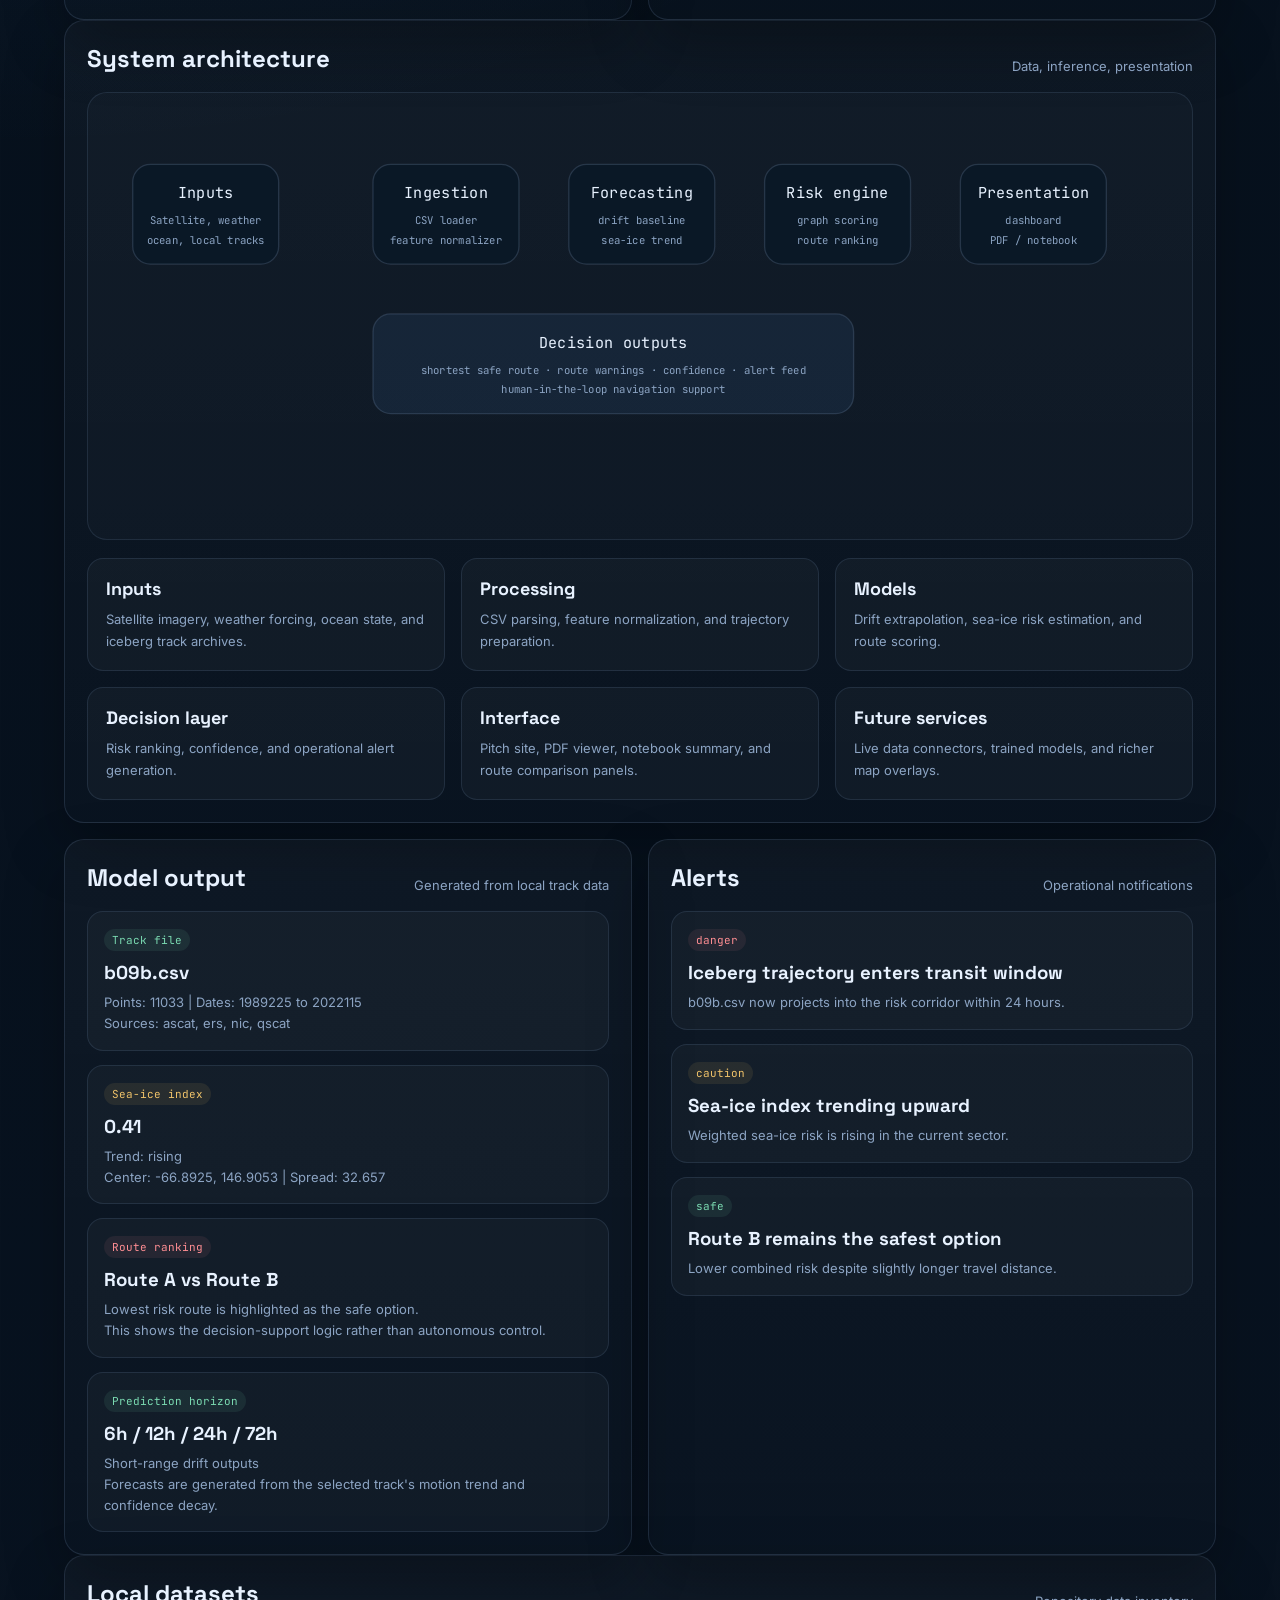
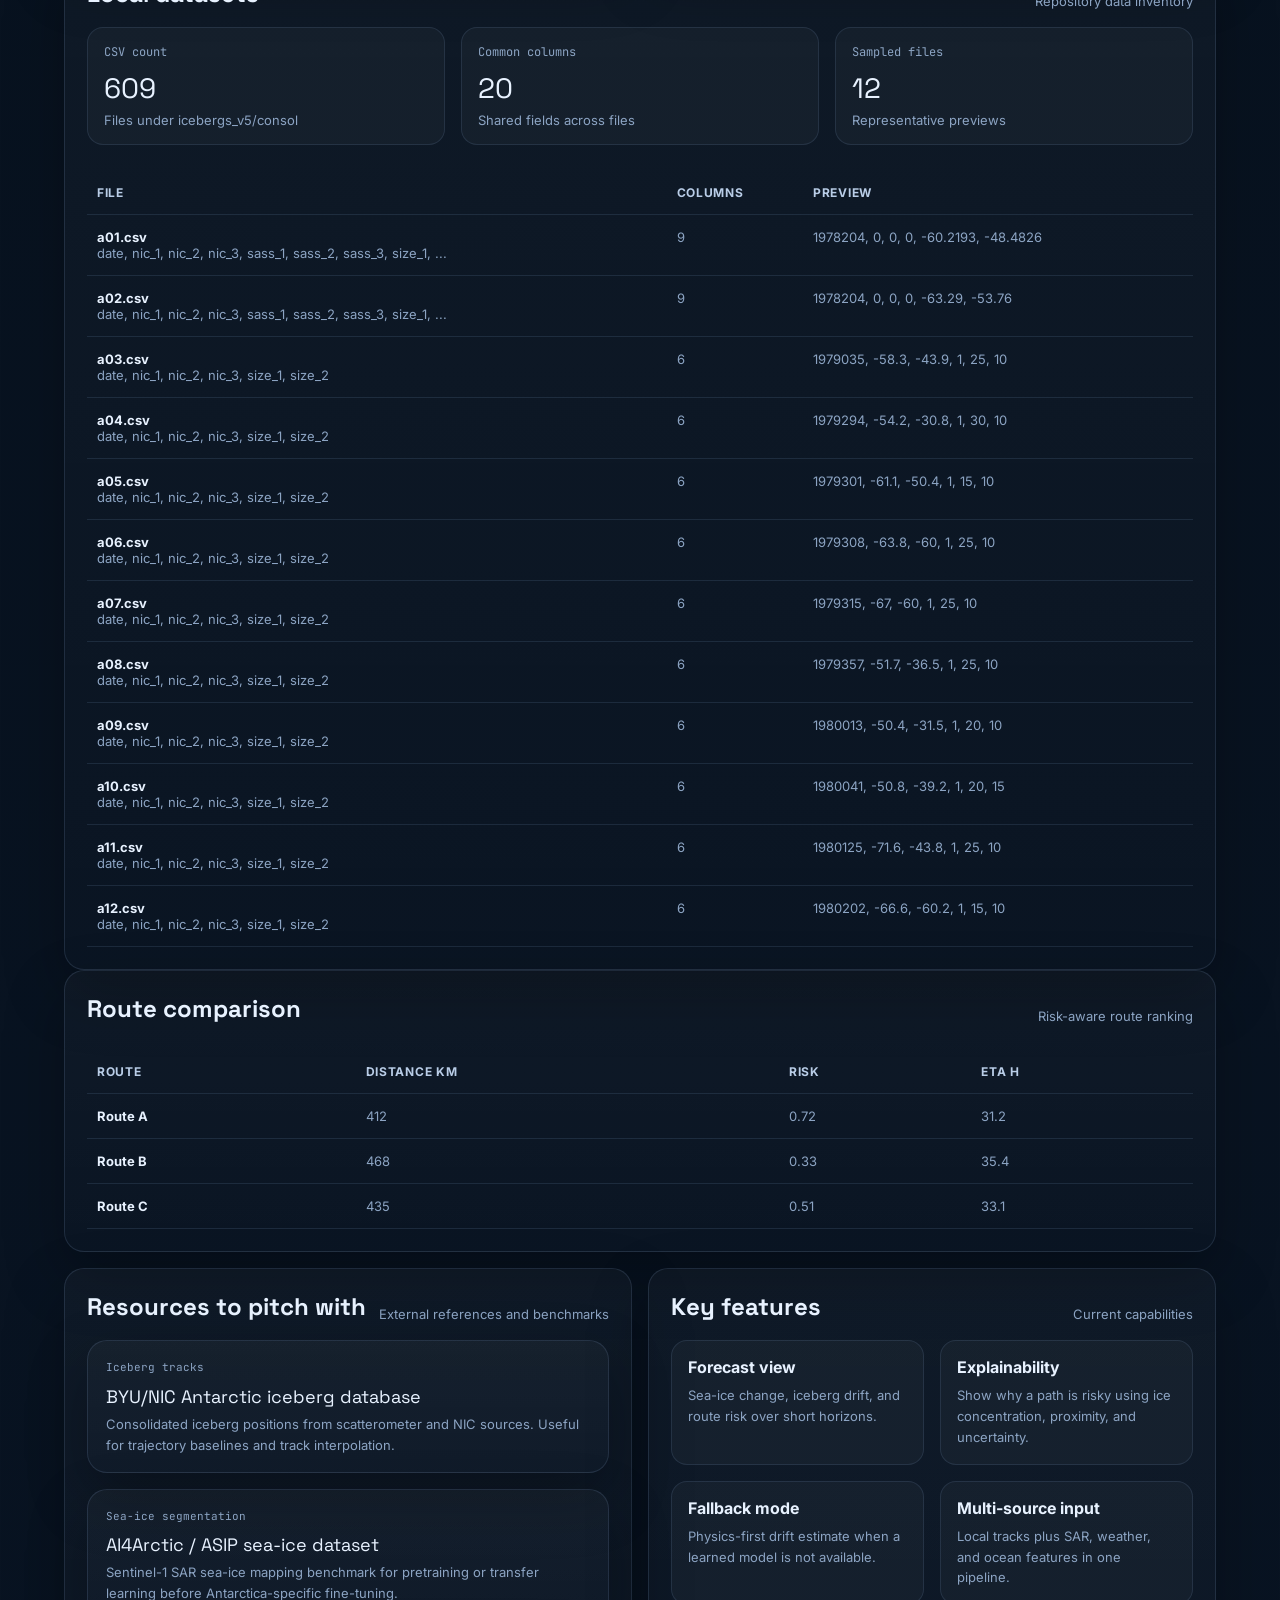
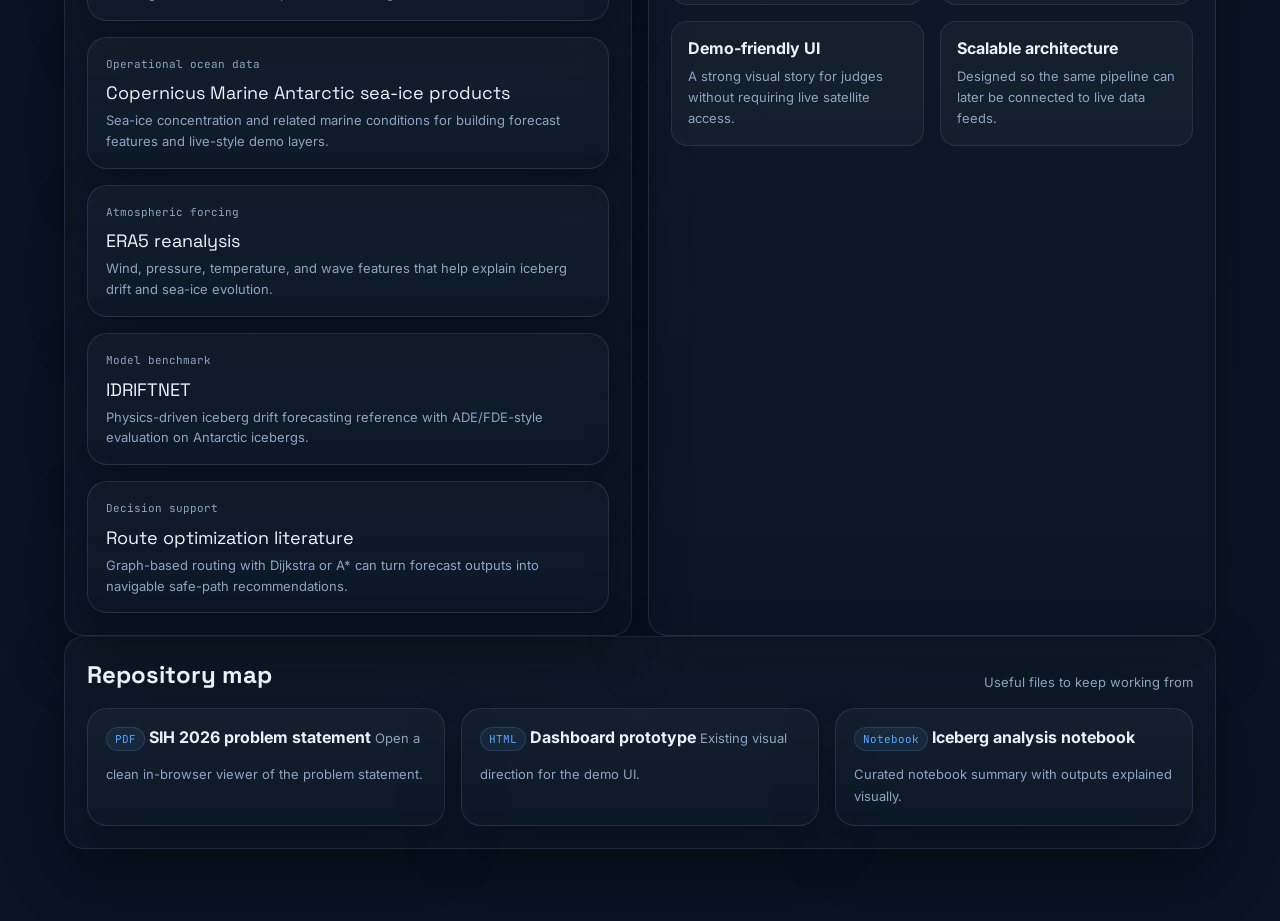
==== commit f62e8725: "Expand architecture diagram" ====
--- a/site/index.html
+++ b/site/index.html
@@ -87,7 +87,68 @@
         <h2>System architecture</h2>
         <p>Data, inference, presentation</p>
       </div>
-      <div class="arch-grid" id="archGrid"></div>
+      <div class="architecture-layout">
+        <div class="architecture-diagram">
+          <svg viewBox="0 0 1200 460" role="img" aria-label="ICEWATCH architecture diagram">
+            <defs>
+              <linearGradient id="flow" x1="0%" y1="0%" x2="100%" y2="0%">
+                <stop offset="0%" stop-color="#59a7ff" stop-opacity="0.95"/>
+                <stop offset="100%" stop-color="#7bdbb2" stop-opacity="0.95"/>
+              </linearGradient>
+              <filter id="softGlow" x="-30%" y="-30%" width="160%" height="160%">
+                <feGaussianBlur stdDeviation="6" result="blur"/>
+                <feColorMatrix in="blur" type="matrix" values="1 0 0 0 0.2 0 1 0 0 0.5 0 0 1 0 0.7 0 0 0 18 -8"/>
+                <feBlend in="SourceGraphic"/>
+              </filter>
+            </defs>
+            <g class="flow-lines" filter="url(#softGlow)">
+              <line x1="194" y1="116" x2="300" y2="116" stroke="url(#flow)" stroke-width="3"/>
+              <line x1="414" y1="116" x2="520" y2="116" stroke="url(#flow)" stroke-width="3"/>
+              <line x1="634" y1="116" x2="740" y2="116" stroke="url(#flow)" stroke-width="3"/>
+              <line x1="854" y1="116" x2="960" y2="116" stroke="url(#flow)" stroke-width="3"/>
+              <line x1="600" y1="190" x2="600" y2="270" stroke="url(#flow)" stroke-width="3"/>
+              <line x1="380" y1="308" x2="720" y2="308" stroke="url(#flow)" stroke-width="3"/>
+            </g>
+            <g class="layer-box">
+              <rect x="30" y="60" rx="20" ry="20" width="164" height="112"/>
+              <text x="112" y="98" text-anchor="middle">Inputs</text>
+              <text x="112" y="127" text-anchor="middle">Satellite, weather</text>
+              <text x="112" y="149" text-anchor="middle">ocean, local tracks</text>
+            </g>
+            <g class="layer-box">
+              <rect x="300" y="60" rx="20" ry="20" width="164" height="112"/>
+              <text x="382" y="98" text-anchor="middle">Ingestion</text>
+              <text x="382" y="127" text-anchor="middle">CSV loader</text>
+              <text x="382" y="149" text-anchor="middle">feature normalizer</text>
+            </g>
+            <g class="layer-box">
+              <rect x="520" y="60" rx="20" ry="20" width="164" height="112"/>
+              <text x="602" y="98" text-anchor="middle">Forecasting</text>
+              <text x="602" y="127" text-anchor="middle">drift baseline</text>
+              <text x="602" y="149" text-anchor="middle">sea-ice trend</text>
+            </g>
+            <g class="layer-box">
+              <rect x="740" y="60" rx="20" ry="20" width="164" height="112"/>
+              <text x="822" y="98" text-anchor="middle">Risk engine</text>
+              <text x="822" y="127" text-anchor="middle">graph scoring</text>
+              <text x="822" y="149" text-anchor="middle">route ranking</text>
+            </g>
+            <g class="layer-box">
+              <rect x="960" y="60" rx="20" ry="20" width="164" height="112"/>
+              <text x="1042" y="98" text-anchor="middle">Presentation</text>
+              <text x="1042" y="127" text-anchor="middle">dashboard</text>
+              <text x="1042" y="149" text-anchor="middle">PDF / notebook</text>
+            </g>
+            <g class="layer-box alt">
+              <rect x="300" y="228" rx="20" ry="20" width="540" height="112"/>
+              <text x="570" y="266" text-anchor="middle">Decision outputs</text>
+              <text x="570" y="295" text-anchor="middle">shortest safe route · route warnings · confidence · alert feed</text>
+              <text x="570" y="317" text-anchor="middle">human-in-the-loop navigation support</text>
+            </g>
+          </svg>
+        </div>
+        <div class="arch-grid" id="archGrid"></div>
+      </div>
     </section>
 
     <section class="grid-2" id="demoSection">
--- a/site/styles.css
+++ b/site/styles.css
@@ -100,6 +100,22 @@
 }
 .callout p{margin:0}
 .pitch-grid,.arch-grid{display:grid; grid-template-columns:repeat(3,minmax(0,1fr)); gap:16px}
+.architecture-layout{display:grid; gap:18px}
+.architecture-diagram{
+  border-radius:20px; border:1px solid rgba(138,168,209,.14); background:rgba(255,255,255,.02);
+  padding:18px; overflow:hidden;
+}
+.architecture-diagram svg{width:100%; height:auto; display:block}
+.layer-box rect{
+  fill:rgba(10,24,38,.92); stroke:rgba(138,168,209,.2); stroke-width:1.5;
+}
+.layer-box text{
+  fill:var(--text); font-family:var(--font-mono); font-size:17px; letter-spacing:.02em;
+}
+.layer-box text:nth-of-type(2), .layer-box text:nth-of-type(3){ fill:var(--muted); font-size:12px; }
+.layer-box.alt rect{
+  fill:rgba(89,167,255,.08);
+}
 .pitch-card,.arch-card{
   padding:18px; border-radius:16px; background:rgba(255,255,255,.03); border:1px solid rgba(138,168,209,.14)
 }
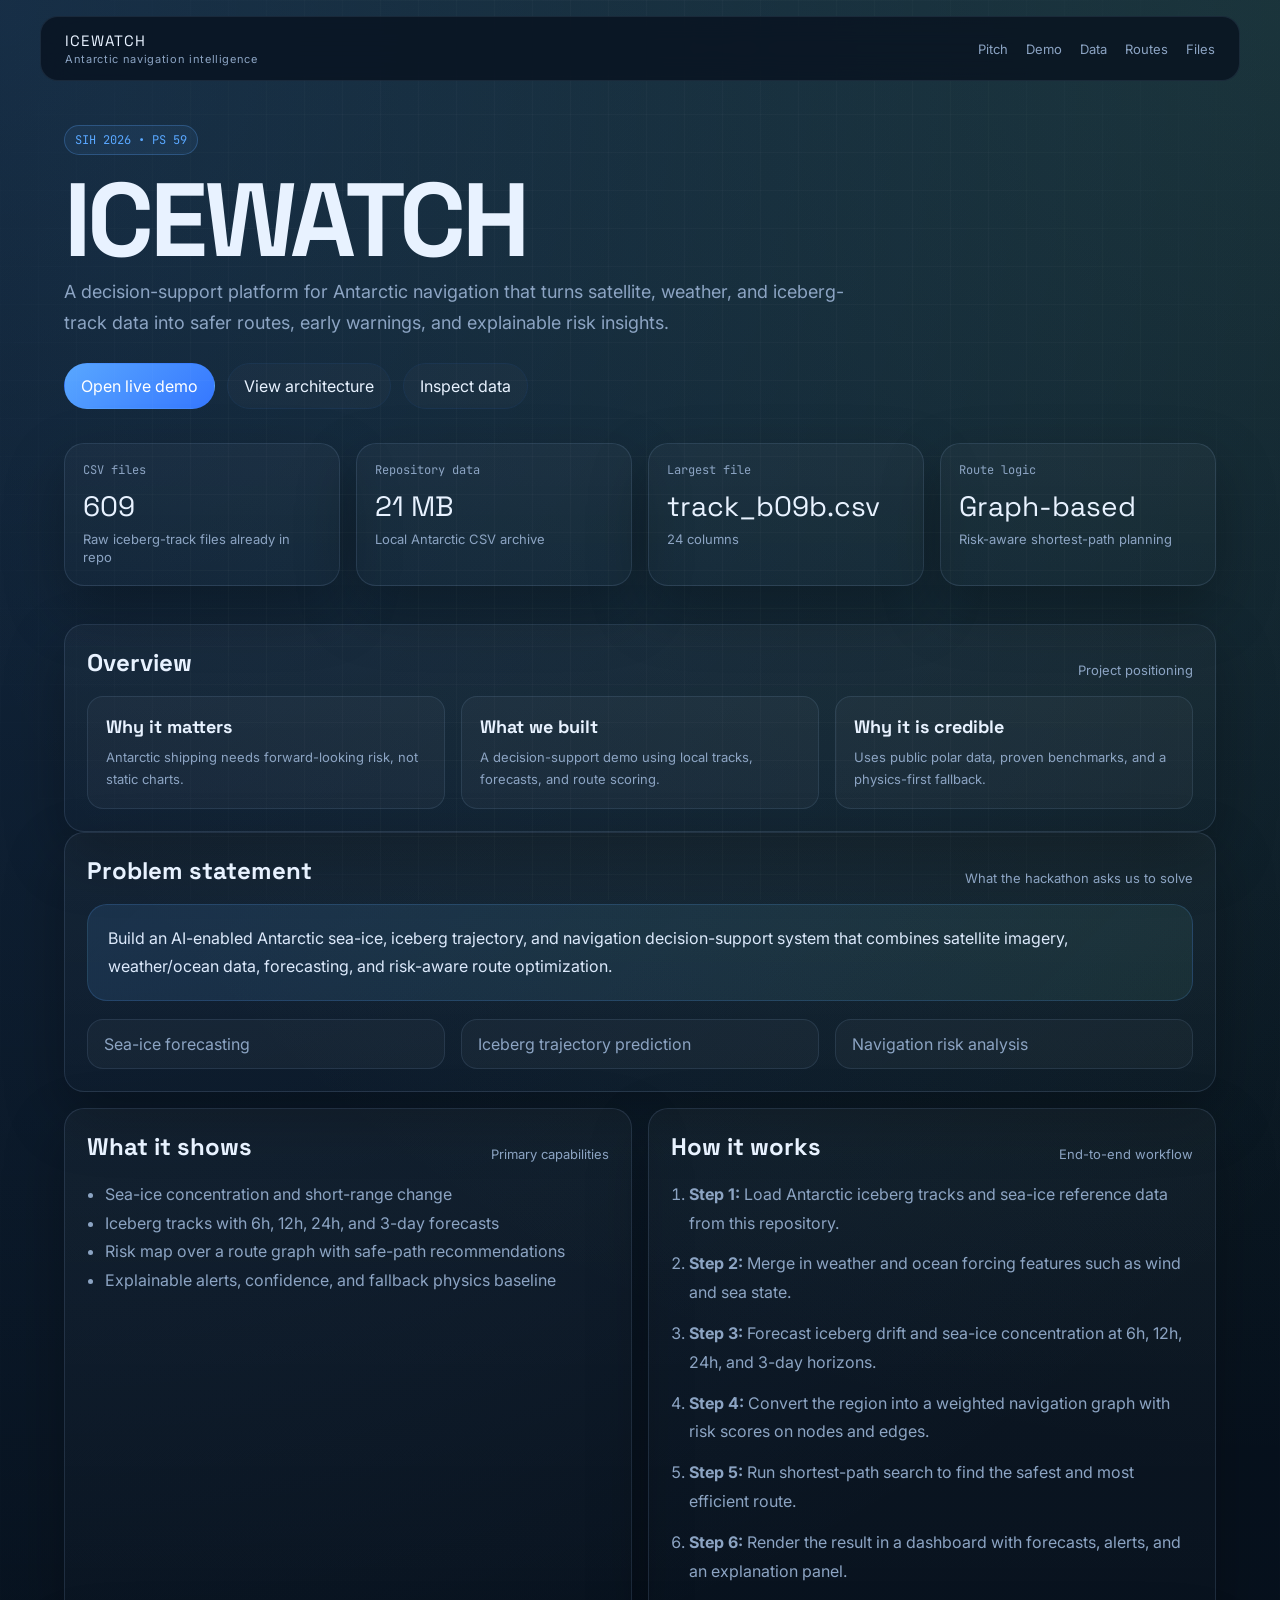
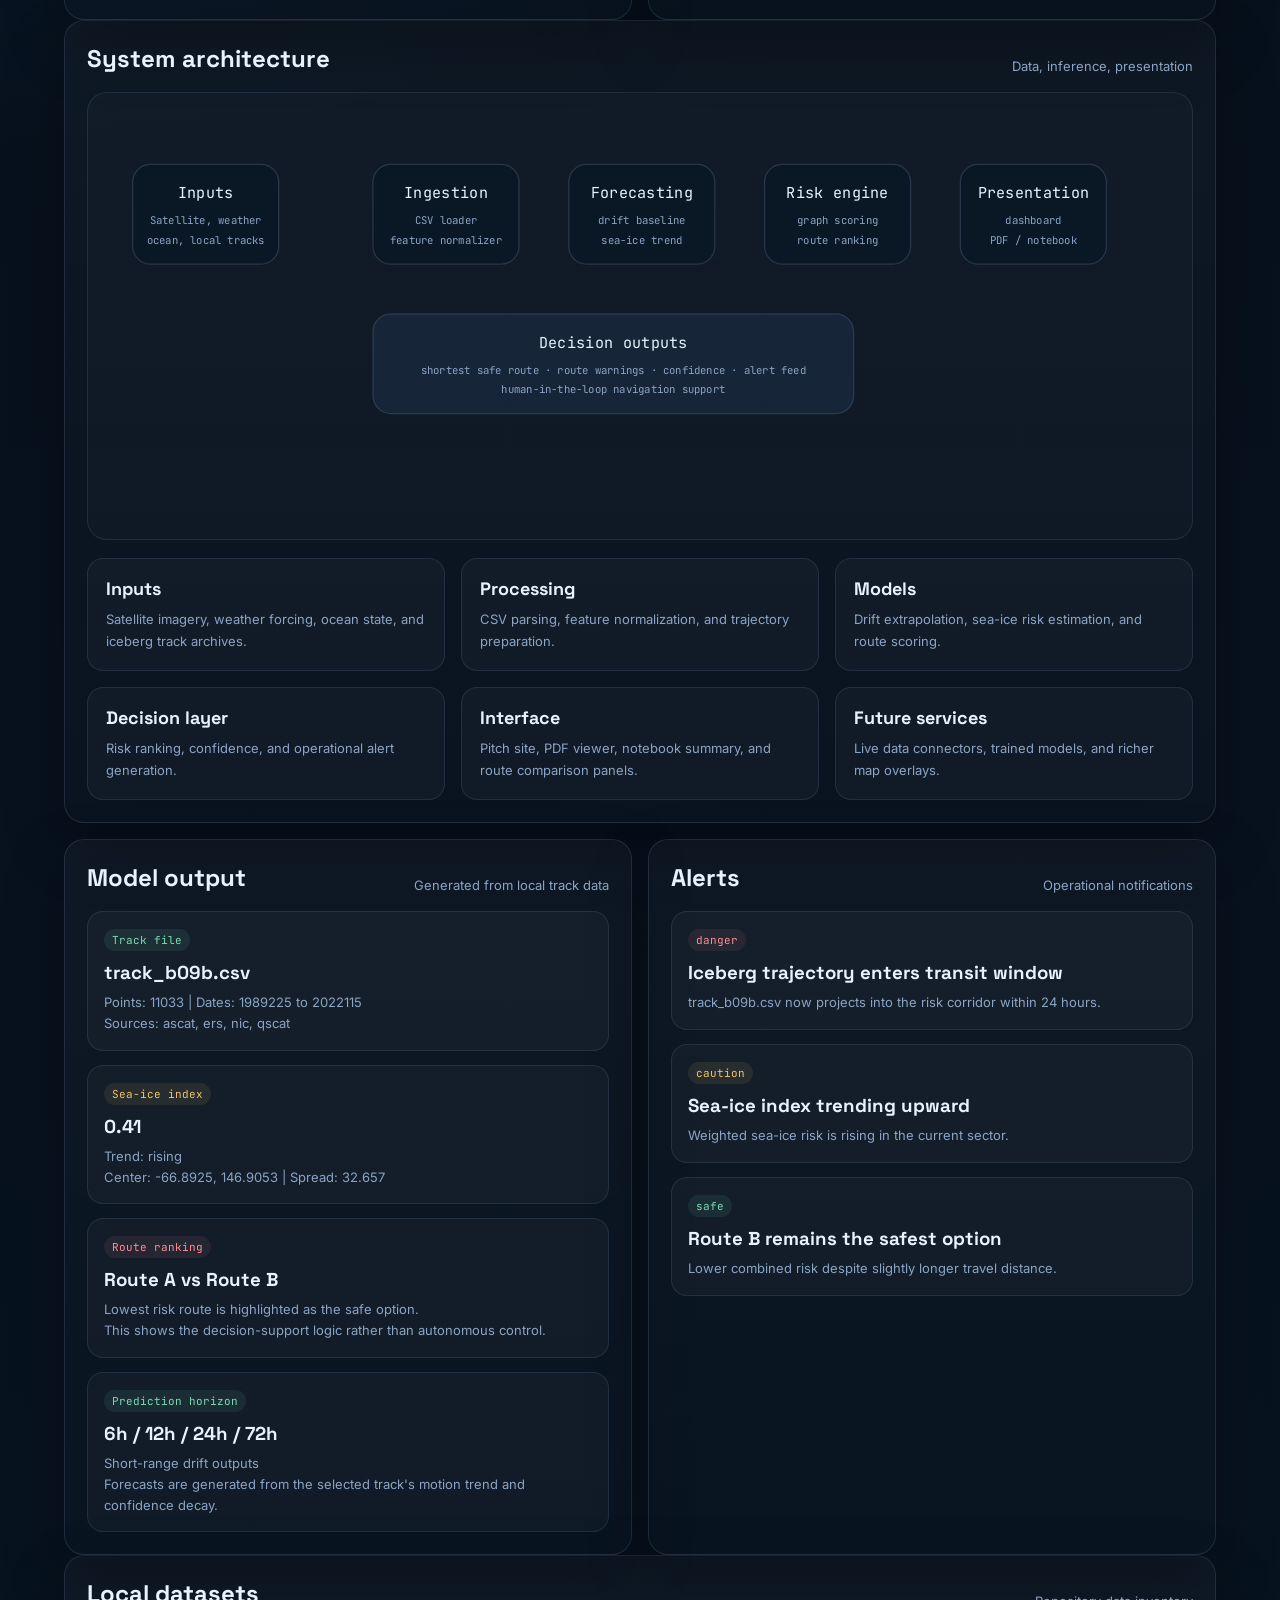
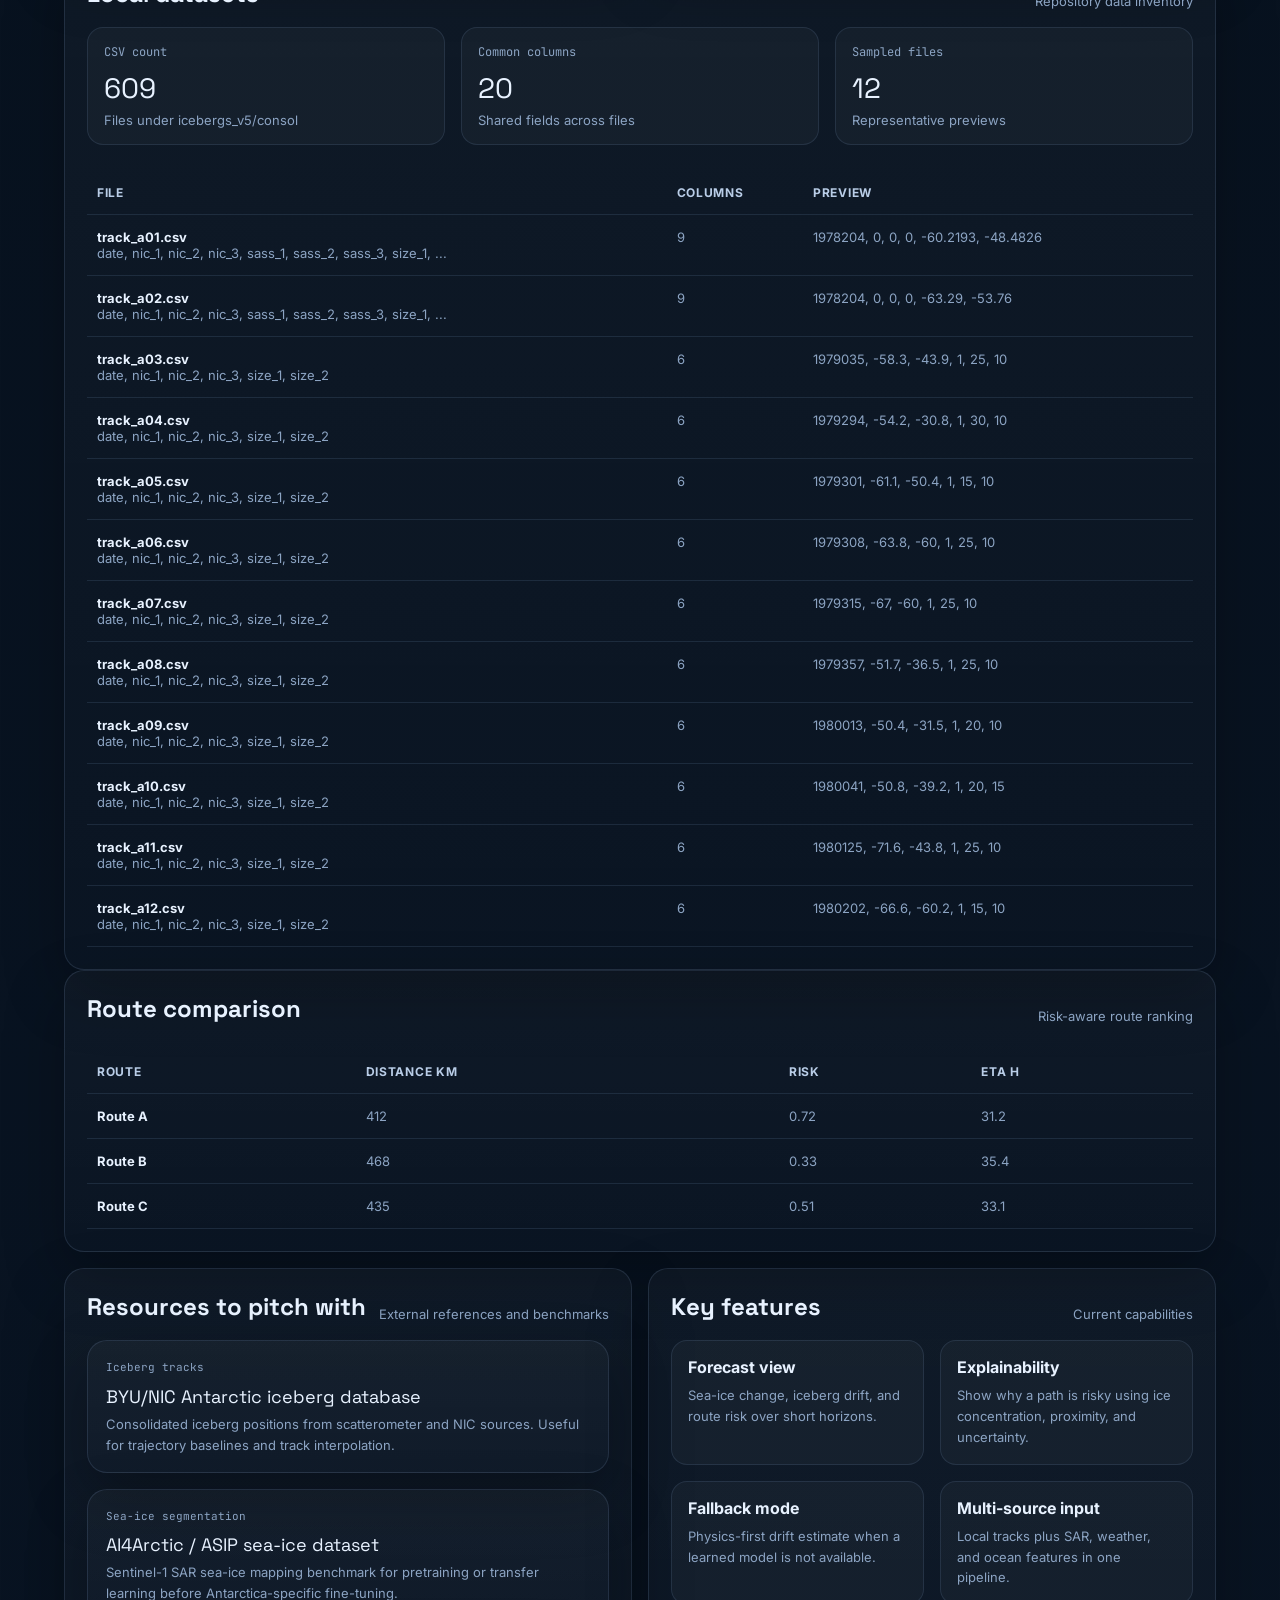
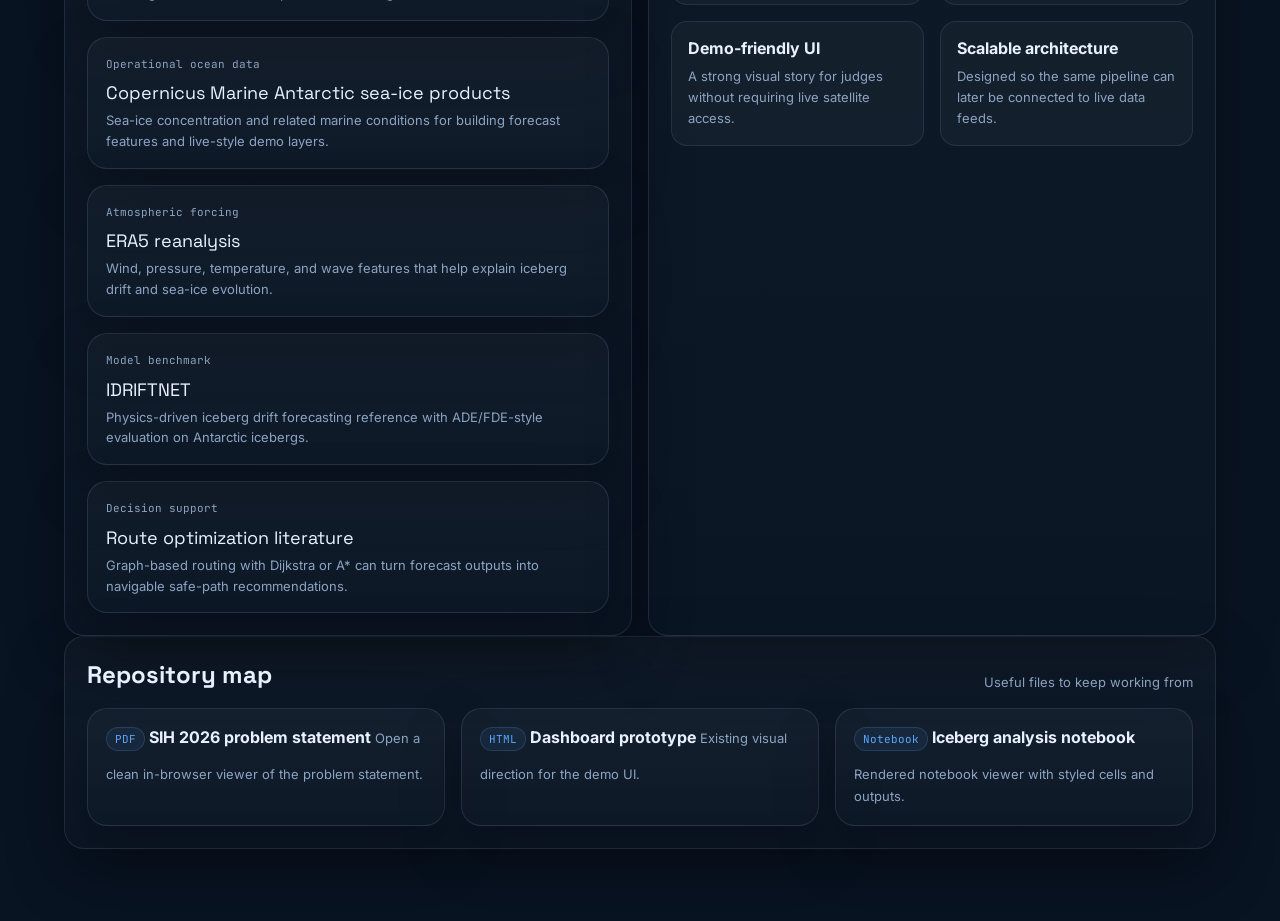
==== commit 33c04eee: "Rename dataset files and add notebook viewer" ====
--- a/site/index.html
+++ b/site/index.html
@@ -241,10 +241,10 @@
           <strong>Dashboard prototype</strong>
           <small>Existing visual direction for the demo UI.</small>
         </a>
-        <a class="file-card" href="./notebook.html">
+        <a class="file-card" href="./notebook-viewer.html">
           <span class="file-kind">Notebook</span>
           <strong>Iceberg analysis notebook</strong>
-          <small>Curated notebook summary with outputs explained visually.</small>
+          <small>Rendered notebook viewer with styled cells and outputs.</small>
         </a>
       </div>
     </section>
